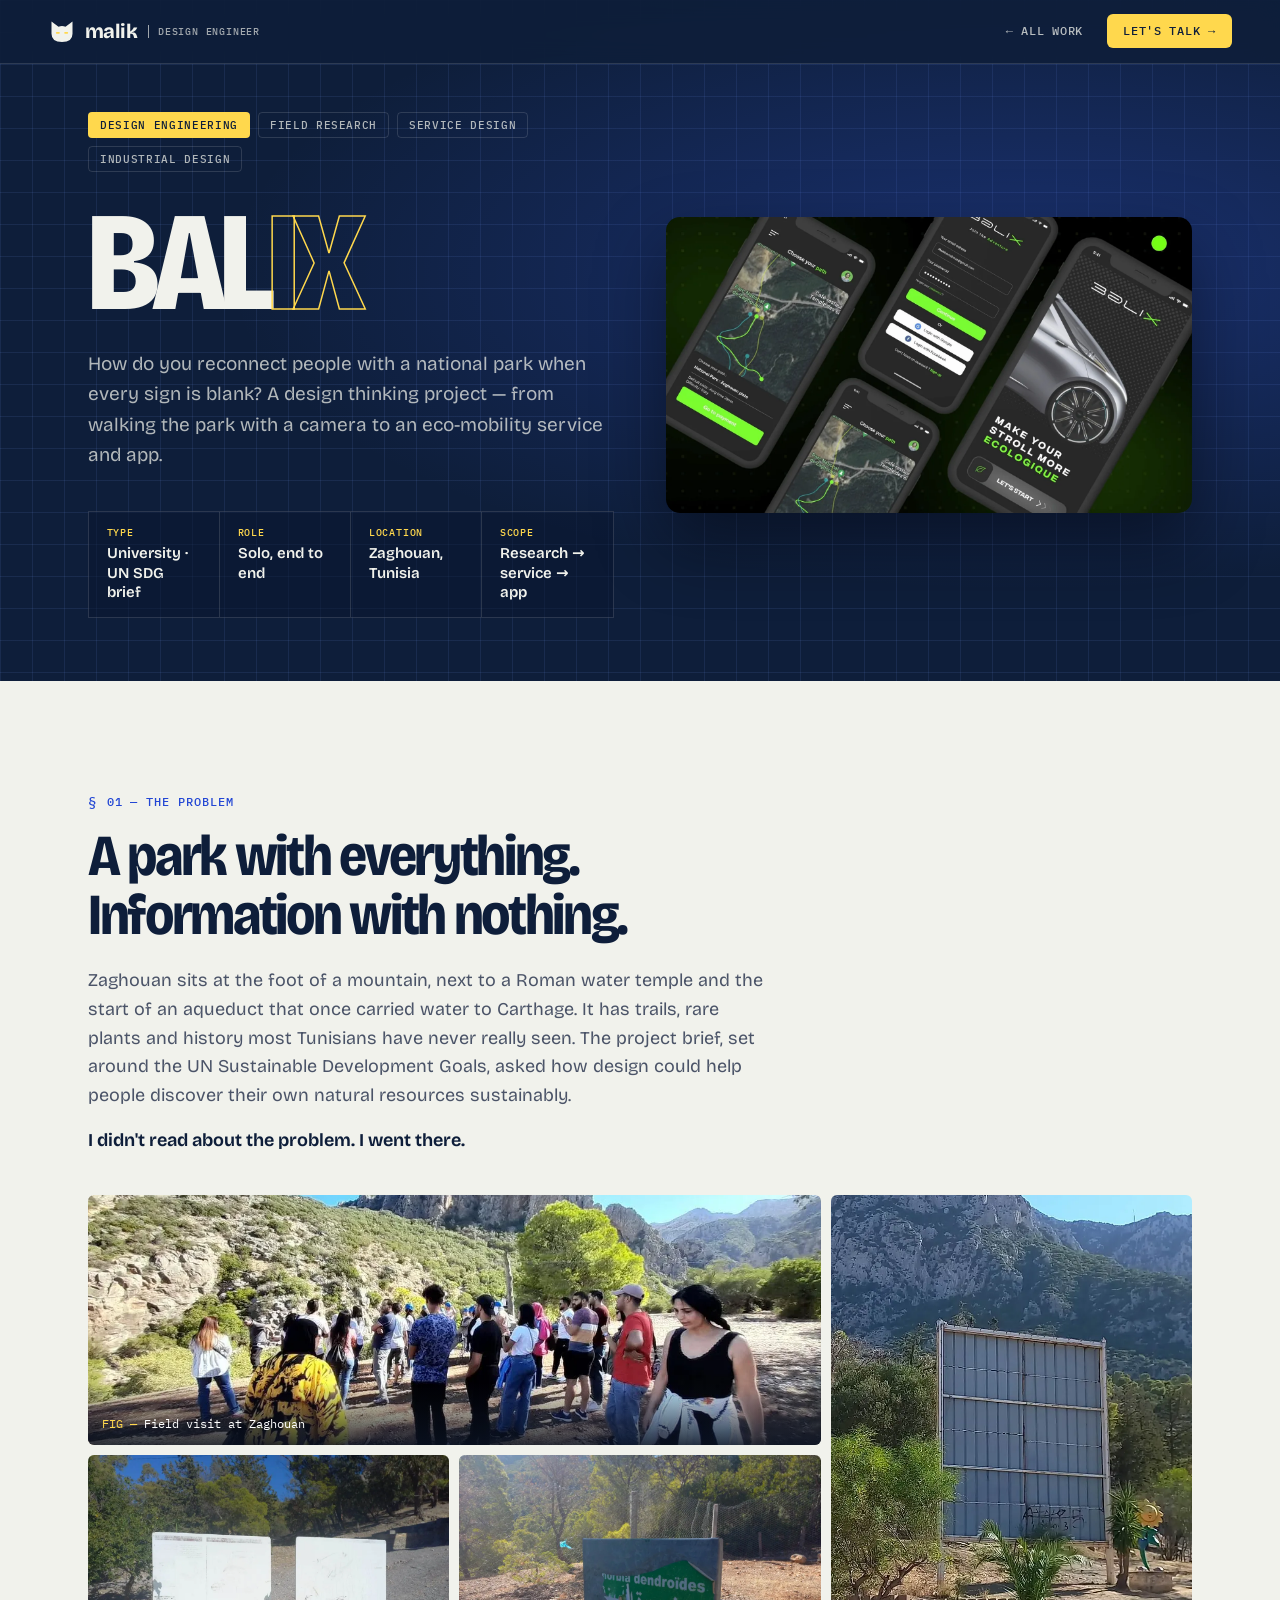
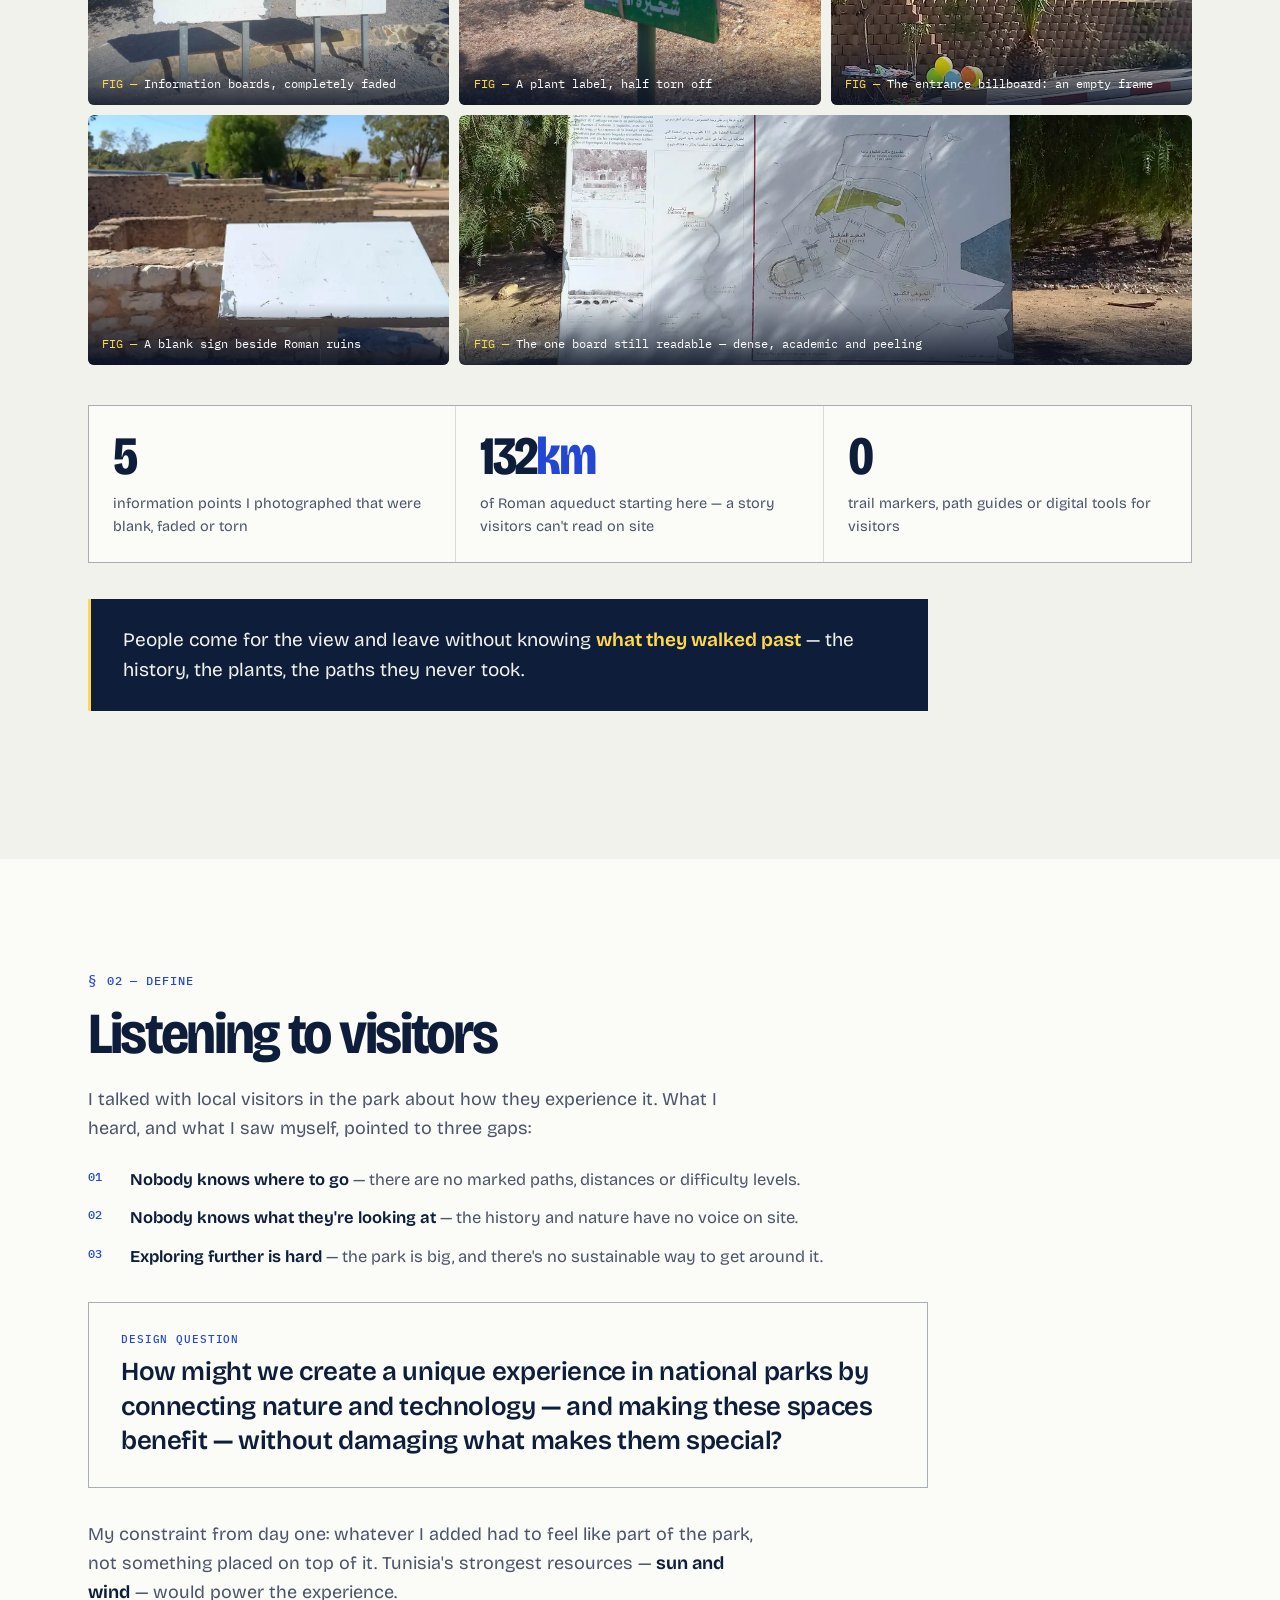
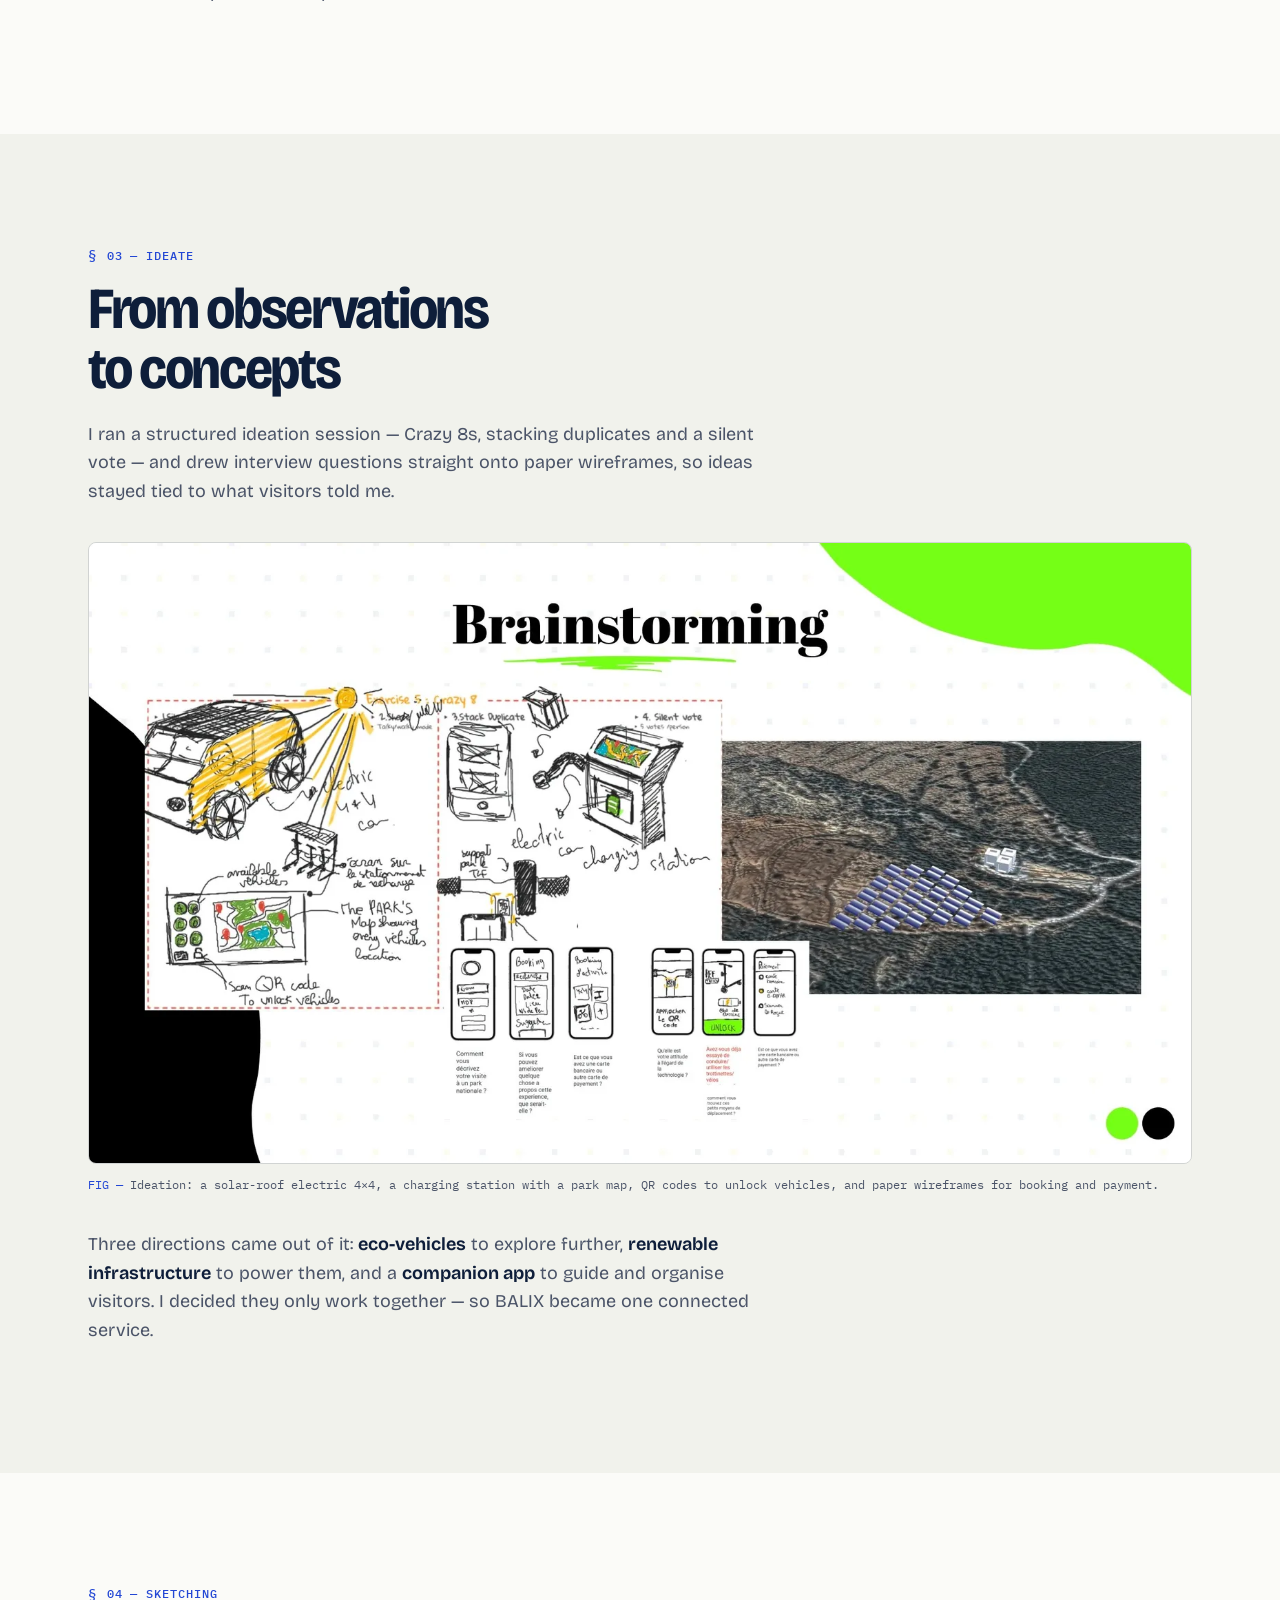
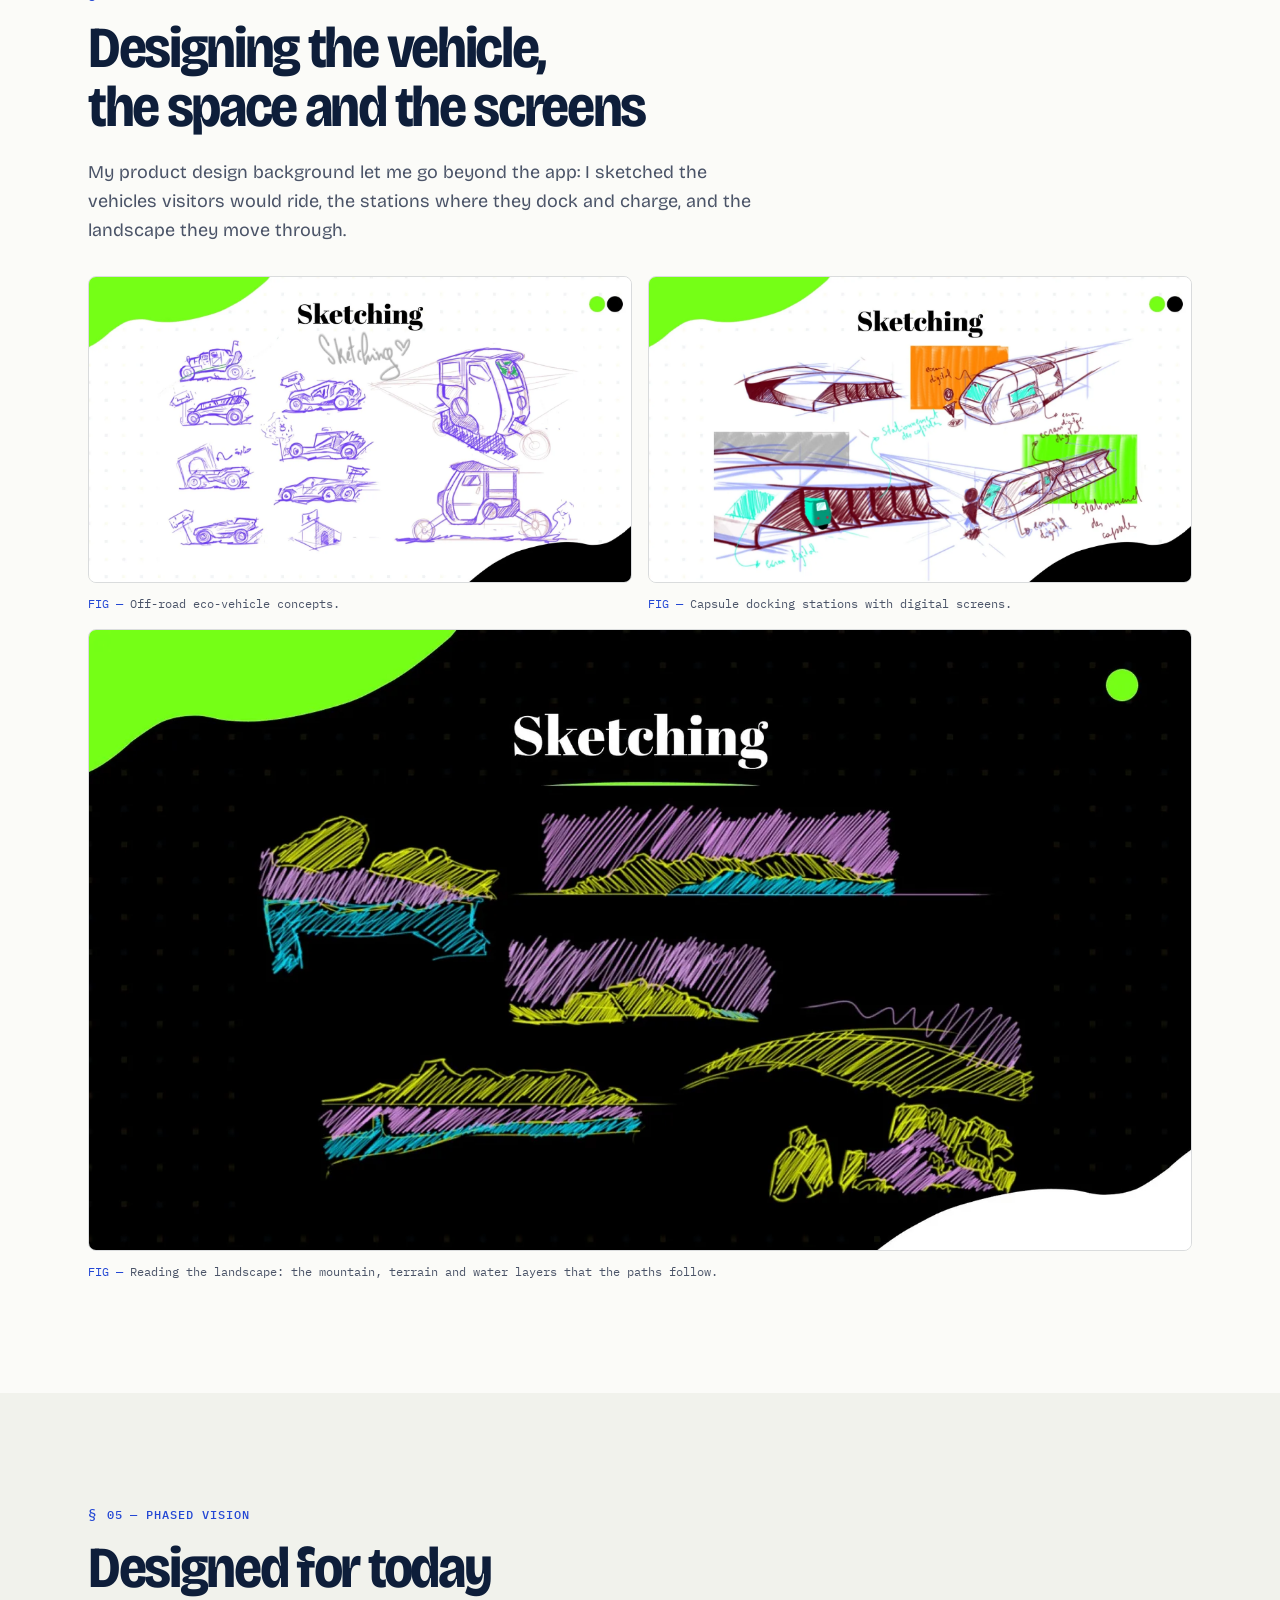
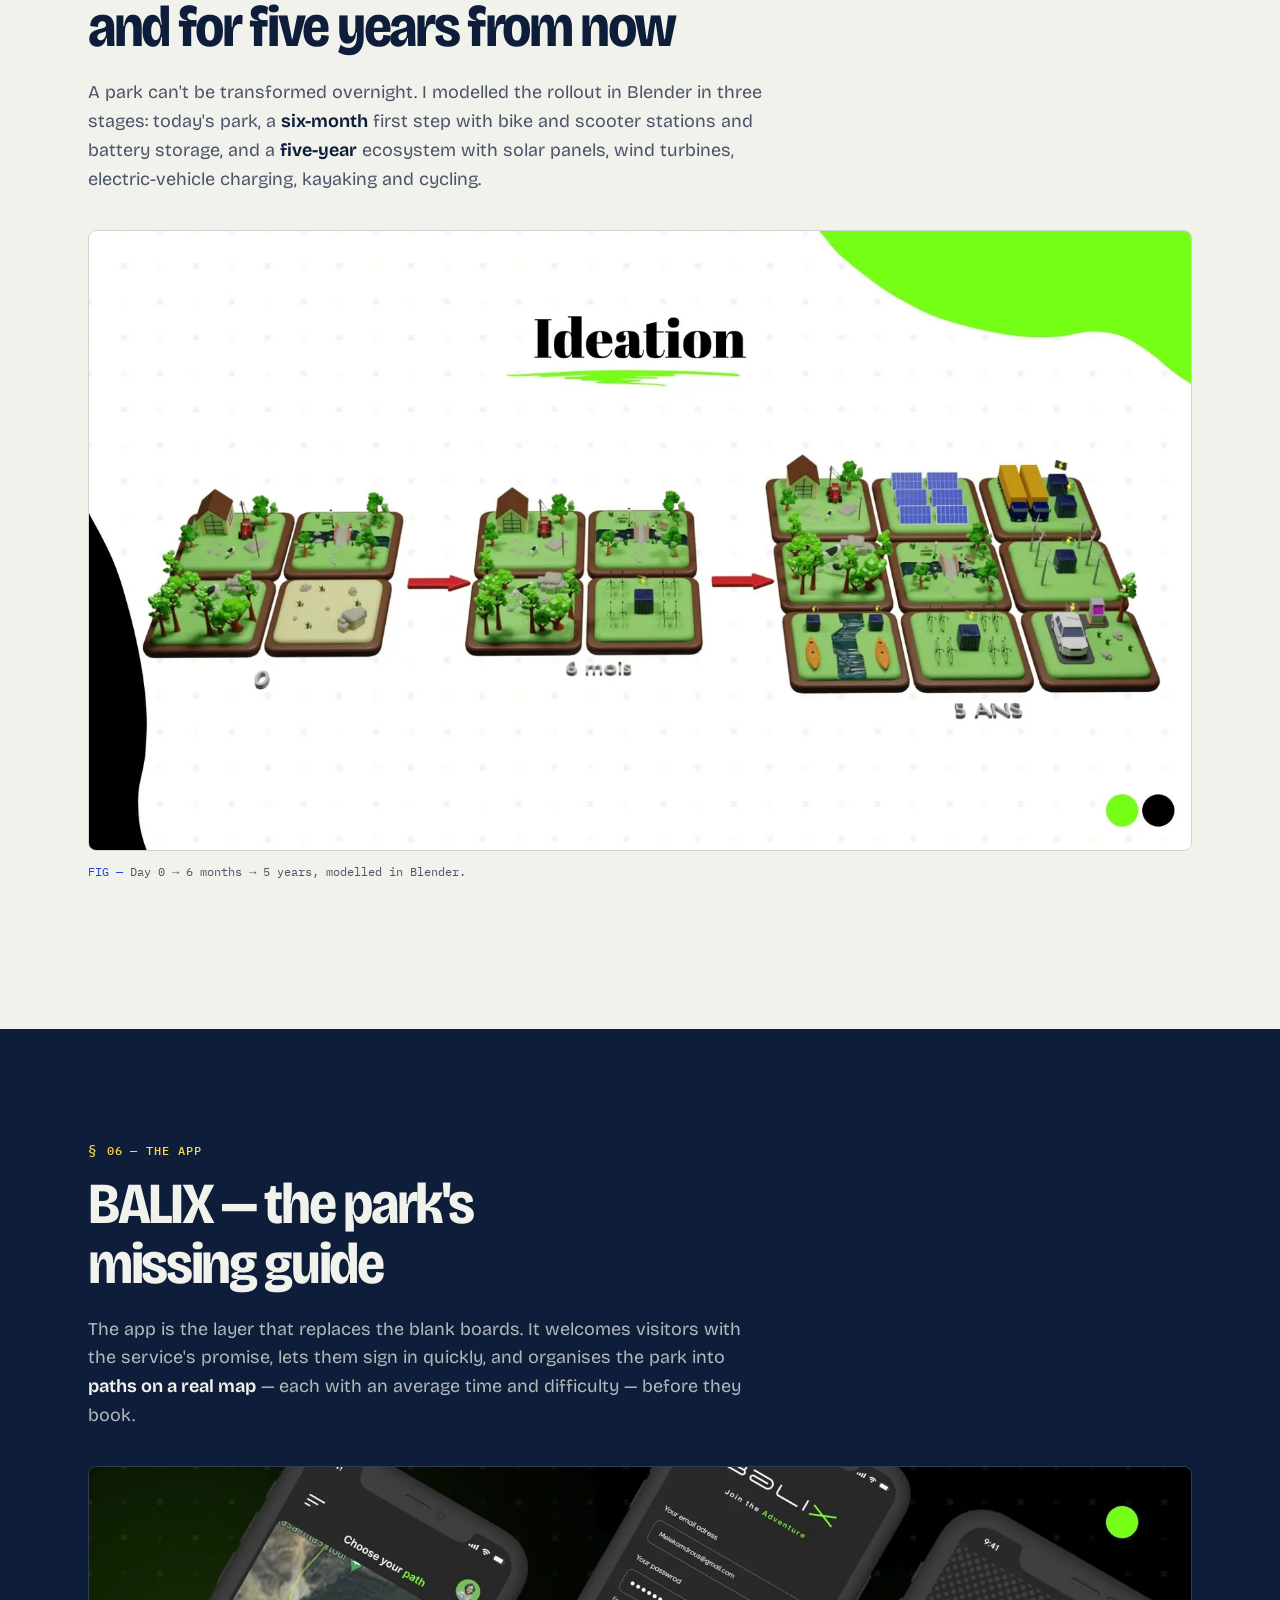
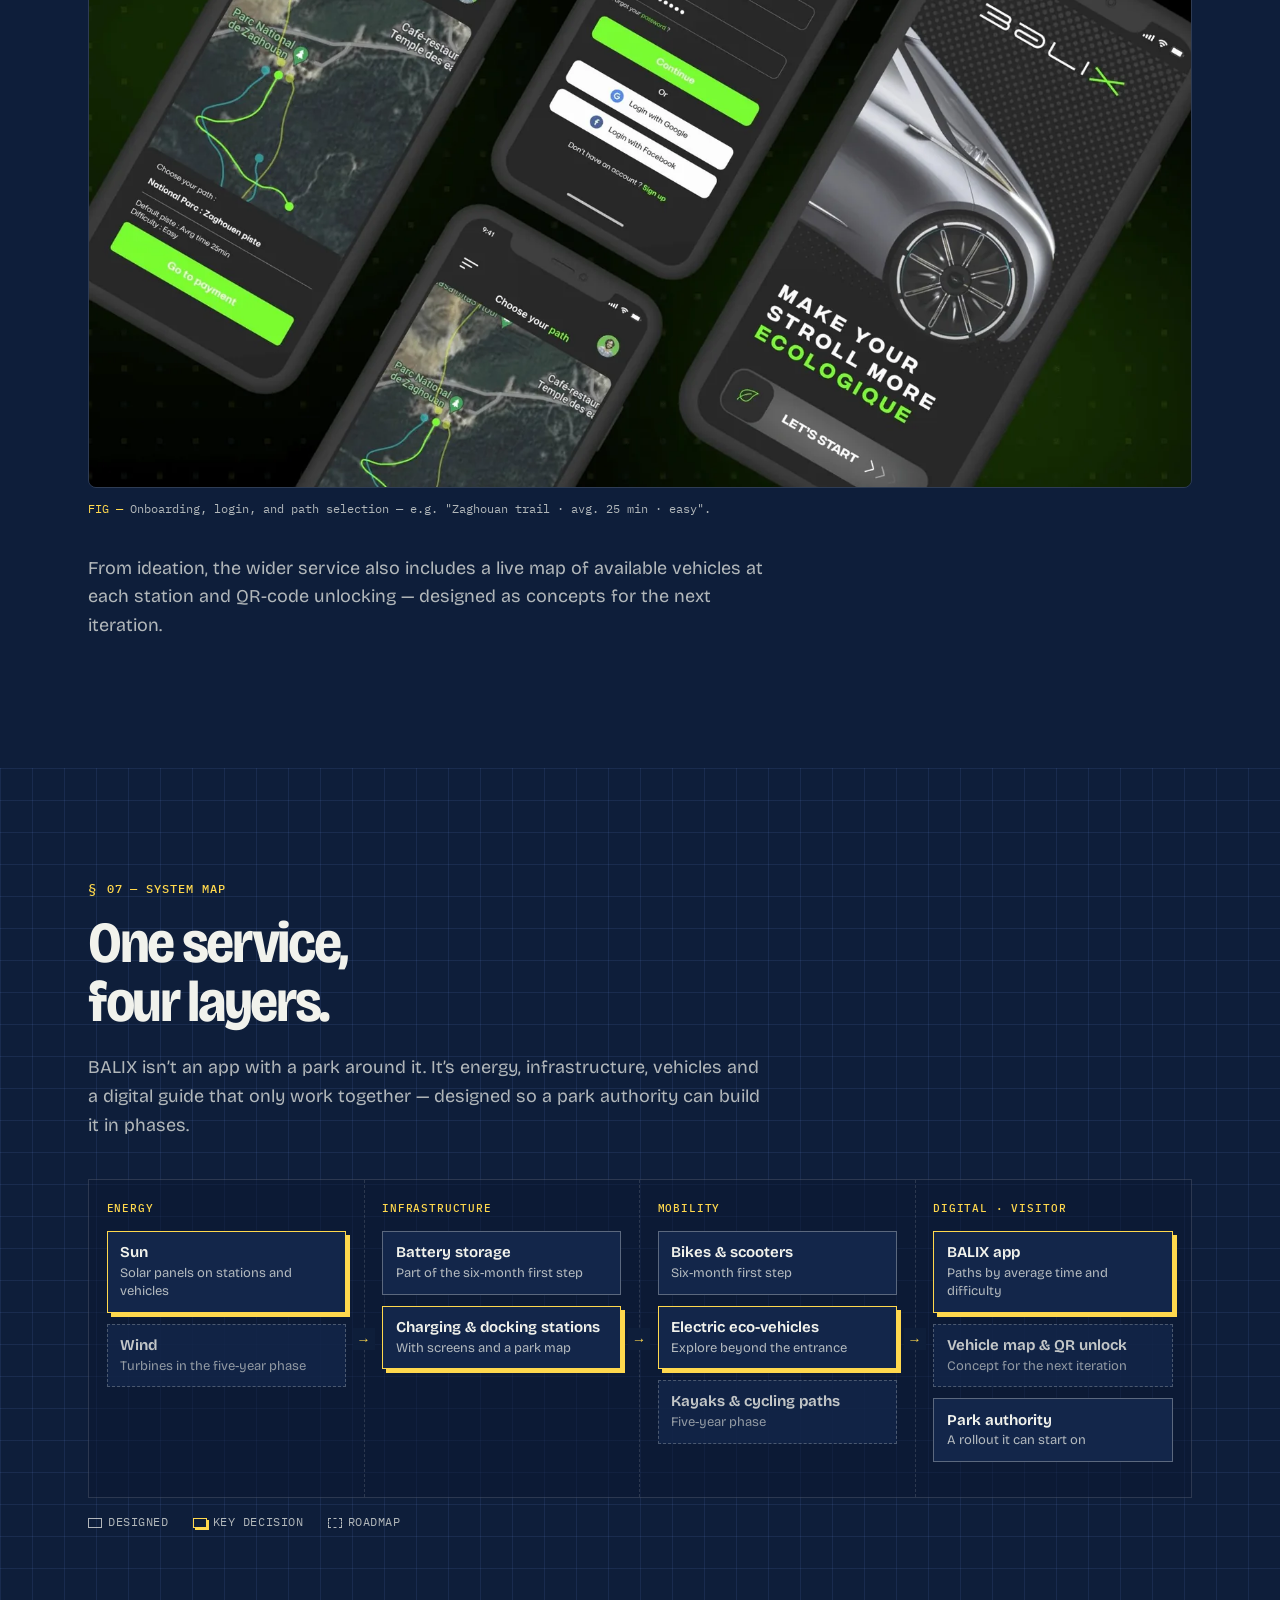
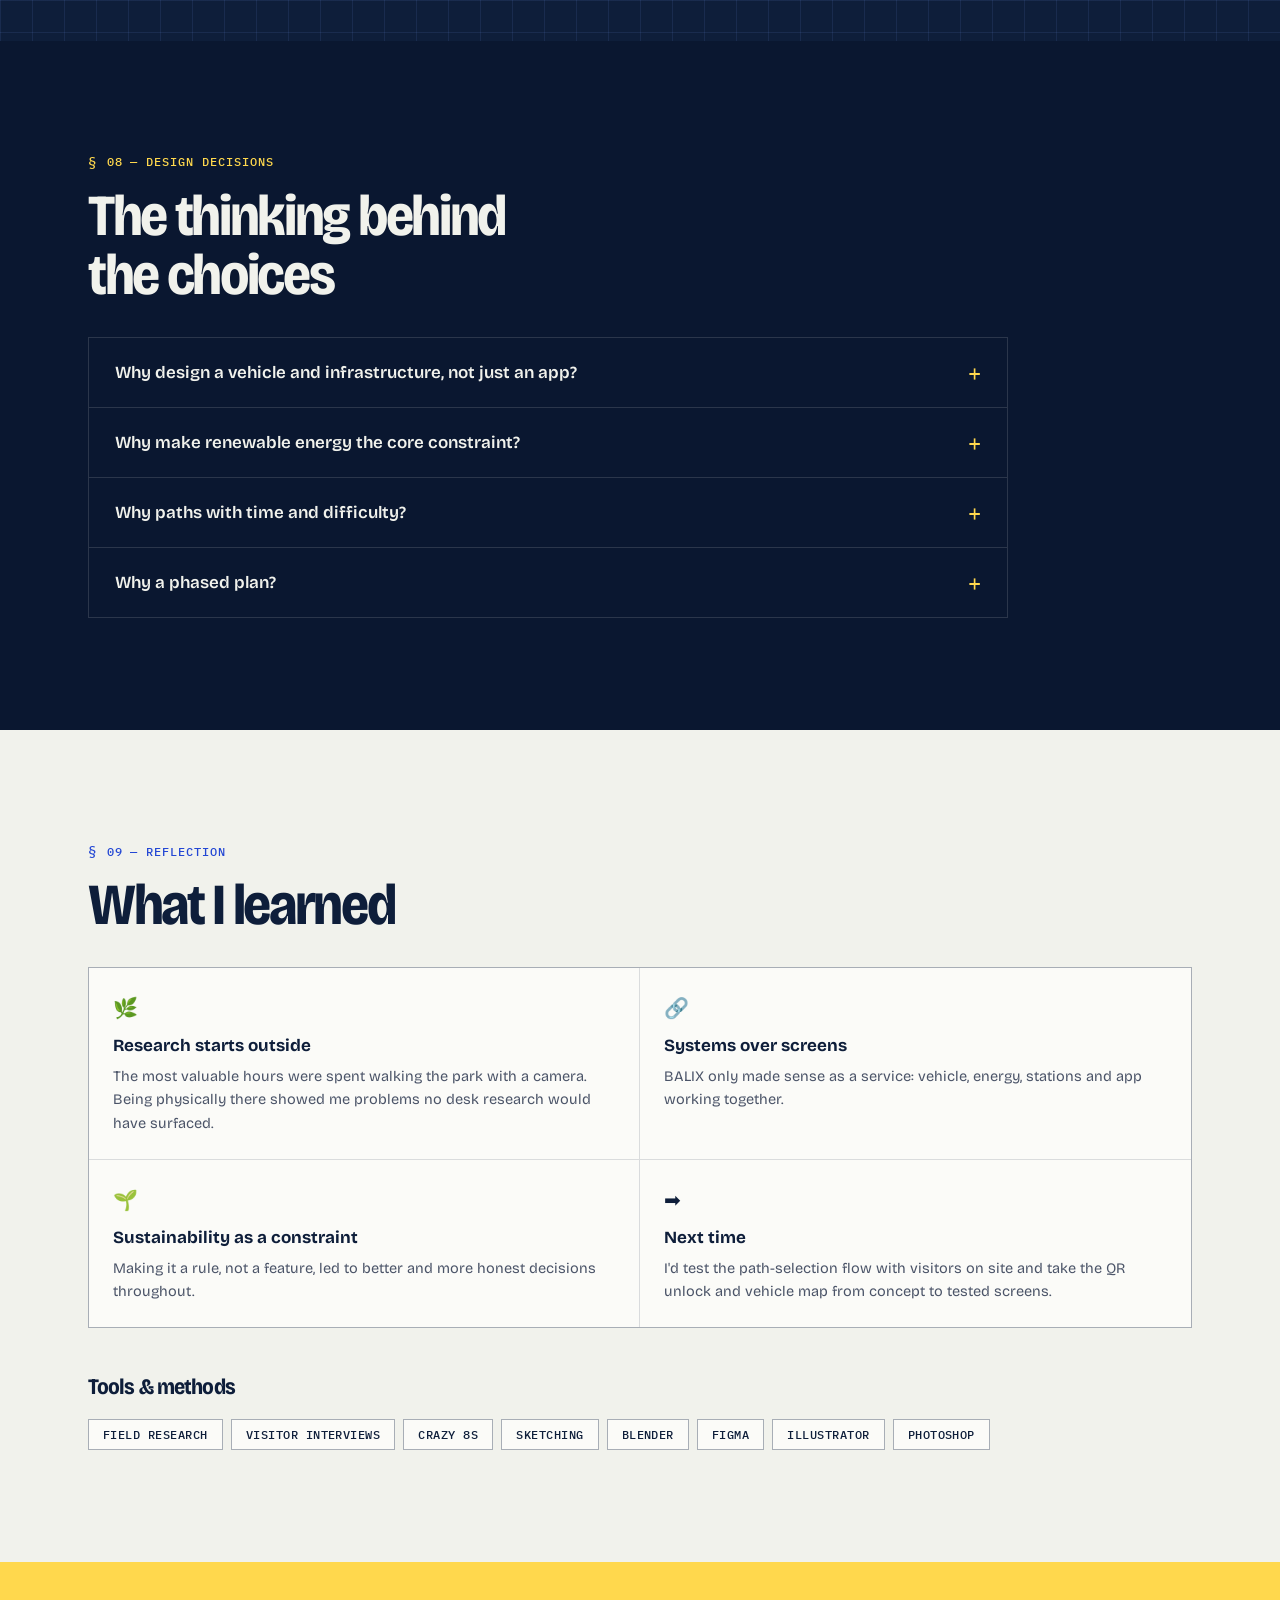
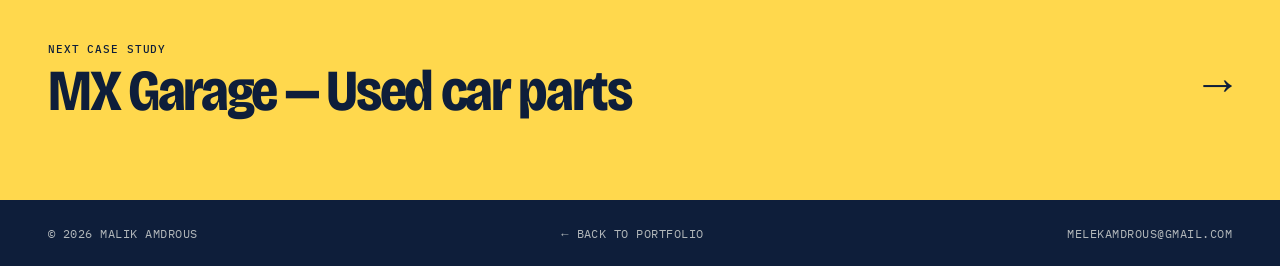
==== balix.html @ 7aa3f265 "Portfolio site: spec-sheet design, MX Garage and BALIX case studies, CV Co-Authored-By: Claude Opus " ====
<!DOCTYPE html>
<html lang="en-GB">
<head>
<meta charset="UTF-8">
<meta name="viewport" content="width=device-width, initial-scale=1.0">
<title>BALIX — Case Study · Malik Amdrous</title>
<meta name="description" content="UX case study: field research and service design for an eco-mobility experience at Zaghouan National Park, Tunisia.">
<meta property="og:image" content="images/og.jpg">
<link rel="preload" href="fonts/bricolage.woff2" as="font" type="font/woff2" crossorigin>
<link rel="icon" href="favicon.svg" type="image/svg+xml">
<link rel="stylesheet" href="styles.css">
<script>document.documentElement.classList.add('js');</script>
</head>
<body>
<a class="skip" href="#content">Skip to content</a>

<nav class="nav dark" aria-label="Main">
  <a href="index.html" class="logo"><svg viewBox="0 0 64 64" aria-hidden="true"><path class="lc-head" d="M8 10 L24 22 Q32 19.5 40 22 L56 10 L56 38 Q56 57 32 57 Q8 57 8 38 Z"/><rect class="lc-eye" x="18" y="34" width="9" height="4" rx="2"/><rect class="lc-eye" x="37" y="34" width="9" height="4" rx="2"/></svg>malik<small>Design engineer</small></a>
  <div class="nav-links">
    <a href="index.html#work">← All work</a>
    <a href="index.html#contact" class="btn-pill">Let's talk →</a>
  </div>
</nav>

<header class="cs-hero">
  <div class="glow"></div><div class="grid-bg"></div>
  <div class="wrap">
    <div class="cs-hero-grid">
      <div>
        <div class="cs-tags"><span>Design engineering</span><span>Field research</span><span>Service design</span><span>Industrial design</span></div>
        <h1>BAL<span class="outline">IX</span></h1>
        <p class="sub">How do you reconnect people with a national park when every sign is blank? A design thinking project — from walking the park with a camera to an eco-mobility service and app.</p>
        <div class="meta">
          <div><small>Type</small><b>University · UN SDG brief</b></div>
          <div><small>Role</small><b>Solo, end to end</b></div>
          <div><small>Location</small><b>Zaghouan, Tunisia</b></div>
          <div><small>Scope</small><b>Research → service → app</b></div>
        </div>
      </div>
      <img class="hero-shot" src="images/balix/app.webp" alt="BALIX app screens: onboarding, login and path selection on a park map">
    </div>
  </div>
</header>

<main id="content">

<!-- 01 Problem -->
<section>
  <div class="wrap reveal">
    <div class="eyebrow">01 — The problem</div>
    <h2 class="h2">A park with everything.<br>Information with nothing.</h2>
    <p class="lead">Zaghouan sits at the foot of a mountain, next to a Roman water temple and the start of an aqueduct that once carried water to Carthage. It has trails, rare plants and history most Tunisians have never really seen. The project brief, set around the UN Sustainable Development Goals, asked how design could help people discover their own natural resources sustainably.</p>
    <p class="lead"><strong>I didn't read about the problem. I went there.</strong></p>
  </div>
  <div class="wrap">
    <div class="field-grid reveal">
      <figure class="field wide"><img src="images/balix/field-group.webp" alt="Group of visitors at Zaghouan National Park with the mountain behind" loading="lazy"><figcaption>Field visit at Zaghouan</figcaption></figure>
      <figure class="field tall"><img src="images/balix/field-billboard.webp" alt="Empty billboard frame at the park entrance below the mountain" loading="lazy"><figcaption>The entrance billboard: an empty frame</figcaption></figure>
      <figure class="field"><img src="images/balix/field-blank-boards.webp" alt="Two information boards with their content completely faded" loading="lazy"><figcaption>Information boards, completely faded</figcaption></figure>
      <figure class="field"><img src="images/balix/field-plant-sign.webp" alt="Plant identification sign with its label half torn off" loading="lazy"><figcaption>A plant label, half torn off</figcaption></figure>
      <figure class="field"><img src="images/balix/field-ruins-sign.webp" alt="Blank sign beside Roman ruins" loading="lazy"><figcaption>A blank sign beside Roman ruins</figcaption></figure>
      <figure class="field wide"><img src="images/balix/field-map-board.webp" alt="The one remaining information board about water from Zaghouan to Carthage" loading="lazy"><figcaption>The one board still readable — dense, academic and peeling</figcaption></figure>
    </div>
  </div>
  <div class="wrap reveal">
    <div class="stats">
      <div class="stat"><b>5</b><p>information points I photographed that were blank, faded or torn</p></div>
      <div class="stat"><b>132<span>km</span></b><p>of Roman aqueduct starting here — a story visitors can't read on site</p></div>
      <div class="stat"><b>0</b><p>trail markers, path guides or digital tools for visitors</p></div>
    </div>
    <div class="quote"><p>People come for the view and leave without knowing <strong>what they walked past</strong> — the history, the plants, the paths they never took.</p></div>
  </div>
</section>

<!-- 02 Define -->
<section class="bg-white">
  <div class="wrap reveal">
    <div class="eyebrow">02 — Define</div>
    <h2 class="h2">Listening to visitors</h2>
    <p class="lead">I talked with local visitors in the park about how they experience it. What I heard, and what I saw myself, pointed to three gaps:</p>
    <ul class="check-list">
      <li><strong>Nobody knows where to go</strong> — there are no marked paths, distances or difficulty levels.</li>
      <li><strong>Nobody knows what they're looking at</strong> — the history and nature have no voice on site.</li>
      <li><strong>Exploring further is hard</strong> — the park is big, and there's no sustainable way to get around it.</li>
    </ul>
    <div class="statement">
      <small>Design question</small>
      <p>How might we create a unique experience in national parks by connecting nature and technology — and making these spaces benefit — without damaging what makes them special?</p>
    </div>
    <p class="lead">My constraint from day one: whatever I added had to feel like part of the park, not something placed on top of it. Tunisia's strongest resources — <strong>sun and wind</strong> — would power the experience.</p>
  </div>
</section>

<!-- 03 Ideate -->
<section>
  <div class="wrap reveal">
    <div class="eyebrow">03 — Ideate</div>
    <h2 class="h2">From observations<br>to concepts</h2>
    <p class="lead">I ran a structured ideation session — Crazy 8s, stacking duplicates and a silent vote — and drew interview questions straight onto paper wireframes, so ideas stayed tied to what visitors told me.</p>
    <figure>
      <img src="images/balix/brainstorm.webp" alt="Brainstorming board: solar electric 4x4, charging station with screen, park map of vehicles, QR unlock and paper wireframes" loading="lazy">
      <figcaption>Ideation: a solar-roof electric 4×4, a charging station with a park map, QR codes to unlock vehicles, and paper wireframes for booking and payment.</figcaption>
    </figure>
    <p class="lead">Three directions came out of it: <strong>eco-vehicles</strong> to explore further, <strong>renewable infrastructure</strong> to power them, and a <strong>companion app</strong> to guide and organise visitors. I decided they only work together — so BALIX became one connected service.</p>
  </div>
</section>

<!-- 04 Sketching -->
<section class="bg-white">
  <div class="wrap reveal">
    <div class="eyebrow">04 — Sketching</div>
    <h2 class="h2">Designing the vehicle,<br>the space and the screens</h2>
    <p class="lead">My product design background let me go beyond the app: I sketched the vehicles visitors would ride, the stations where they dock and charge, and the landscape they move through.</p>
    <div class="sketch-grid">
      <figure><img src="images/balix/sketch-vehicles.webp" alt="Sketches of off-road eco-vehicles and small pods" loading="lazy"><figcaption>Off-road eco-vehicle concepts.</figcaption></figure>
      <figure><img src="images/balix/sketch-capsules.webp" alt="Sketches of capsule vehicles with digital screens and docking stations" loading="lazy"><figcaption>Capsule docking stations with digital screens.</figcaption></figure>
      <figure class="full"><img src="images/balix/sketch-landscape.webp" alt="Coloured sketches of the park's mountain and terrain layers" loading="lazy"><figcaption>Reading the landscape: the mountain, terrain and water layers that the paths follow.</figcaption></figure>
    </div>
  </div>
</section>

<!-- 05 Vision -->
<section>
  <div class="wrap reveal">
    <div class="eyebrow">05 — Phased vision</div>
    <h2 class="h2">Designed for today<br>and for five years from now</h2>
    <p class="lead">A park can't be transformed overnight. I modelled the rollout in Blender in three stages: today's park, a <strong>six-month</strong> first step with bike and scooter stations and battery storage, and a <strong>five-year</strong> ecosystem with solar panels, wind turbines, electric-vehicle charging, kayaking and cycling.</p>
    <figure>
      <img src="images/balix/ideation.webp" alt="Three-stage 3D model of the park: today, six months and five years with solar, wind, bikes, kayaks and EV charging" loading="lazy">
      <figcaption>Day 0 → 6 months → 5 years, modelled in Blender.</figcaption>
    </figure>
  </div>
</section>

<!-- 06 App -->
<section class="bg-black on-dark">
  <div class="wrap reveal">
    <div class="eyebrow">06 — The app</div>
    <h2 class="h2">BALIX — the park's<br>missing guide</h2>
    <p class="lead">The app is the layer that replaces the blank boards. It welcomes visitors with the service's promise, lets them sign in quickly, and organises the park into <strong>paths on a real map</strong> — each with an average time and difficulty — before they book.</p>
    <figure>
      <img src="images/balix/app.webp" alt="BALIX app: onboarding 'Make your stroll more ecological', login, and choose-your-path map of Zaghouan with difficulty and average time" loading="lazy">
      <figcaption>Onboarding, login, and path selection — e.g. "Zaghouan trail · avg. 25 min · easy".</figcaption>
    </figure>
    <p class="lead">From ideation, the wider service also includes a live map of available vehicles at each station and QR-code unlocking — designed as concepts for the next iteration.</p>
  </div>
</section>

<!-- System map -->
<section class="blueprint on-dark">
  <div class="wrap reveal">
    <div class="eyebrow">07 — System map</div>
    <h2 class="h2">One service,<br>four layers.</h2>
    <p class="lead">BALIX isn’t an app with a park around it. It’s energy, infrastructure, vehicles and a digital guide that only work together — designed so a park authority can build it in phases.</p>
    <div class="sysmap" style="--sm-cols:4">
      <div class="sm-col"><small>Energy</small><div class="sm-node key"><b>Sun</b><span>Solar panels on stations and vehicles</span></div><div class="sm-node future"><b>Wind</b><span>Turbines in the five-year phase</span></div></div>
      <div class="sm-col"><small>Infrastructure</small><div class="sm-node"><b>Battery storage</b><span>Part of the six-month first step</span></div><div class="sm-node key"><b>Charging &amp; docking stations</b><span>With screens and a park map</span></div></div>
      <div class="sm-col"><small>Mobility</small><div class="sm-node"><b>Bikes &amp; scooters</b><span>Six-month first step</span></div><div class="sm-node key"><b>Electric eco-vehicles</b><span>Explore beyond the entrance</span></div><div class="sm-node future"><b>Kayaks &amp; cycling paths</b><span>Five-year phase</span></div></div>
      <div class="sm-col"><small>Digital · Visitor</small><div class="sm-node key"><b>BALIX app</b><span>Paths by average time and difficulty</span></div><div class="sm-node future"><b>Vehicle map &amp; QR unlock</b><span>Concept for the next iteration</span></div><div class="sm-node"><b>Park authority</b><span>A rollout it can start on</span></div></div>
    </div>
    <div class="sm-legend"><span><i></i>Designed</span><span><i class="k"></i>Key decision</span><span><i class="f"></i>Roadmap</span></div>
  </div>
</section>

<!-- 07 Decisions -->
<section class="bg-deep on-dark">
  <div class="wrap reveal">
    <div class="eyebrow">08 — Design decisions</div>
    <h2 class="h2">The thinking behind<br>the choices</h2>
    <div class="acc">
      <details>
        <summary>Why design a vehicle and infrastructure, not just an app?</summary>
        <div class="ans">An app can tell you where to go, but it can't get you there. The park is large and there was no sustainable way to explore beyond the entrance. The vehicles create the ability to explore; the app gives that exploration meaning and organises it. Each half is incomplete alone.</div>
      </details>
      <details>
        <summary>Why make renewable energy the core constraint?</summary>
        <div class="ans">The park's value is its nature, so any solution that harms it defeats the purpose. Tunisia has strong sun and wind, so the park can power its own experience. Treating that as a constraint rather than a feature shaped everything — from the charging stations to the phased rollout.</div>
      </details>
      <details>
        <summary>Why paths with time and difficulty?</summary>
        <div class="ans">The top frustration on site was not knowing where to go or what to expect. Showing each path on the real map with its average duration and difficulty answers both before people set off — the job the faded boards were supposed to do.</div>
      </details>
      <details>
        <summary>Why a phased plan?</summary>
        <div class="ans">A full transformation isn't realistic in one step, financially or ecologically. Showing what can happen in six months — and where it leads in five years — makes the proposal something a park authority could actually start on.</div>
      </details>
    </div>
  </div>
</section>

<!-- 08 Reflection -->
<section>
  <div class="wrap reveal">
    <div class="eyebrow">09 — Reflection</div>
    <h2 class="h2">What I learned</h2>
    <div class="learn-grid">
      <div class="learn"><div class="ic">🌿</div><h4>Research starts outside</h4><p>The most valuable hours were spent walking the park with a camera. Being physically there showed me problems no desk research would have surfaced.</p></div>
      <div class="learn"><div class="ic">🔗</div><h4>Systems over screens</h4><p>BALIX only made sense as a service: vehicle, energy, stations and app working together.</p></div>
      <div class="learn"><div class="ic">🌱</div><h4>Sustainability as a constraint</h4><p>Making it a rule, not a feature, led to better and more honest decisions throughout.</p></div>
      <div class="learn"><div class="ic">➡️</div><h4>Next time</h4><p>I'd test the path-selection flow with visitors on site and take the QR unlock and vehicle map from concept to tested screens.</p></div>
    </div>
    <h3 class="h2" style="font-size:22px;margin-top:3rem">Tools &amp; methods</h3>
    <div class="tools"><span>Field research</span><span>Visitor interviews</span><span>Crazy 8s</span><span>Sketching</span><span>Blender</span><span>Figma</span><span>Illustrator</span><span>Photoshop</span></div>
  </div>
</section>

</main>

<a href="mx-garage.html" class="next">
  <div><small>Next case study</small><strong>MX Garage — Used car parts</strong></div>
  <span class="arr" aria-hidden="true">→</span>
</a>

<footer>
  <p>© 2026 Malik Amdrous</p>
  <a href="index.html">← Back to portfolio</a>
  <a href="mailto:melekamdrous@gmail.com">melekamdrous@gmail.com</a>
</footer>
<script src="main.js" defer></script>
</body>
</html>
---- styles.css ----
/* =====================================================
   Malik Amdrous — "Spec sheet" design system
   ===================================================== */
@font-face { font-family: 'Bricolage'; src: url('fonts/bricolage.woff2') format('woff2'); font-weight: 200 800; font-stretch: 75% 100%; font-display: swap; }
@font-face { font-family: 'Plex Mono'; src: url('fonts/plex-mono-400.woff2') format('woff2'); font-weight: 400; font-display: swap; }
@font-face { font-family: 'Plex Mono'; src: url('fonts/plex-mono-500.woff2') format('woff2'); font-weight: 500 700; font-display: swap; }

*, *::before, *::after { box-sizing: border-box; margin: 0; padding: 0; }

:root {
  /* palette */
  --paper: #F1F2EC;
  --paper-2: #E6E8E0;
  --white: #FBFBF8;
  --navy: #0E1E3A;
  --navy-2: #13264A;
  --navy-3: #1B3260;
  --cobalt: #3A63FF;           /* fills, on navy */
  --cobalt-text: #2347D4;      /* text on paper (6:1) */
  --butter: #FFD84D;
  --ink: #0E1E3A;
  --muted: #4B5468;            /* 7:1 on paper */
  --paper-dim: rgba(241,242,236,.72);
  --line: rgba(14,30,58,.14);
  --line-strong: rgba(14,30,58,.35);
  --line-light: rgba(241,242,236,.14);
  --grid: rgba(120,160,255,.10);

  /* roles (case studies may override) */
  --accent: var(--cobalt-text);
  --accent-on-dark: var(--butter);
  --accent-soft: rgba(58,99,255,.10);

  --font-display: 'Bricolage', 'Arial Narrow', system-ui, sans-serif;
  --font-body: 'Bricolage', system-ui, sans-serif;
  --font-mono: 'Plex Mono', ui-monospace, 'SFMono-Regular', Menlo, monospace;
  --gutter: clamp(1rem, 4.5vw, 3rem);
  --max: 1200px;
  --ease: cubic-bezier(.22,1,.36,1);
}

html { scroll-behavior: smooth; }
body {
  background: var(--paper); color: var(--ink);
  font-family: var(--font-body); font-size: 16.5px; line-height: 1.6;
  font-variation-settings: 'wdth' 100;
  overflow-x: hidden; -webkit-font-smoothing: antialiased;
}
img { max-width: 100%; display: block; }
a { color: inherit; }
::selection { background: var(--butter); color: var(--navy); }
:focus-visible { outline: 2px solid var(--cobalt); outline-offset: 3px; border-radius: 3px; }
.on-dark :focus-visible, .nav.dark :focus-visible { outline-color: var(--butter); }

.wrap { max-width: var(--max); margin: 0 auto; padding: 0 var(--gutter); }
.skip { position: absolute; left: -999px; top: 0; background: var(--navy); color: var(--paper); padding: 8px 14px; z-index: 300; }
.skip:focus { left: 8px; top: 8px; }
.mono { font-family: var(--font-mono); font-size: 12px; letter-spacing: .04em; text-transform: uppercase; }

/* ---------- logo ---------- */
.logo { display: inline-flex; align-items: center; gap: 9px; text-decoration: none; color: inherit; font-family: var(--font-display); font-weight: 750; font-size: 20px; letter-spacing: -0.03em; }
.logo svg { width: 28px; height: 28px; flex: none; }
.logo .lc-head { fill: currentColor; }
.logo .lc-eye { fill: var(--cobalt); }
.logo small { font: 500 10px var(--font-mono); letter-spacing: .08em; text-transform: uppercase; opacity: .65; padding-left: 9px; border-left: 1px solid currentColor; margin-left: 2px; }

/* ---------- nav (case pages) ---------- */
.nav {
  position: fixed; inset: 0 0 auto 0; z-index: 100;
  display: flex; justify-content: space-between; align-items: center;
  padding: .9rem var(--gutter);
  background: rgba(241,242,236,.9); backdrop-filter: blur(12px);
  border-bottom: 1px solid var(--line);
}
.nav.dark { background: rgba(14,30,58,.88); border-bottom-color: var(--line-light); color: var(--paper); }
.nav.dark .logo .lc-eye { fill: var(--butter); }
.nav-links { display: flex; gap: 1.5rem; align-items: center; }
.nav-links a { font: 500 12px var(--font-mono); letter-spacing: .06em; text-transform: uppercase; text-decoration: none; opacity: .75; }
.nav-links a:hover { opacity: 1; }
.btn-pill { background: var(--navy); color: var(--paper) !important; padding: 9px 16px; border-radius: 6px; opacity: 1 !important; }
.nav.dark .btn-pill { background: var(--butter); color: var(--navy) !important; }

/* ---------- shared type ---------- */
section { padding: clamp(4rem, 9vw, 7rem) 0; }
.eyebrow { font: 500 12px var(--font-mono); letter-spacing: .08em; text-transform: uppercase; color: var(--accent); margin-bottom: 1rem; display: flex; align-items: center; gap: .6rem; }
.eyebrow::before { content: '§'; font-size: 14px; }
.h2 { font-family: var(--font-display); font-size: clamp(32px, 4.6vw, 58px); font-weight: 720; letter-spacing: -0.04em; line-height: 1.02; color: var(--ink); margin-bottom: 1.3rem; font-variation-settings: 'wdth' 88; }
.lead { font-size: 18px; color: var(--muted); max-width: 680px; margin-bottom: 1rem; }
.lead strong { color: var(--ink); font-weight: 650; }
.on-dark { color: var(--paper); }
.on-dark .h2 { color: var(--paper); }
.on-dark .lead { color: var(--paper-dim); }
.on-dark .lead strong { color: var(--paper); }
.on-dark .eyebrow { color: var(--accent-on-dark); }
.bg-white { background: var(--white); }
.bg-black, .bg-navy { background: var(--navy); }
.bg-deep { background: var(--deep, #0A1730); }
.blueprint { background-color: var(--navy); background-image: linear-gradient(var(--grid) 1px, transparent 1px), linear-gradient(90deg, var(--grid) 1px, transparent 1px); background-size: 32px 32px; }

/* drawing-frame corner marks */
.frame-marks { position: relative; }
.frame-marks::before, .frame-marks::after { content: ''; position: absolute; width: 14px; height: 14px; border: 1.5px solid currentColor; opacity: .5; pointer-events: none; }
.frame-marks::before { top: -6px; left: -6px; border-right: 0; border-bottom: 0; }
.frame-marks::after { bottom: -6px; right: -6px; border-left: 0; border-top: 0; }

/* ===================== CASE STUDY ===================== */
.cs-hero { min-height: auto; display: flex; flex-direction: column; justify-content: center; padding: clamp(7rem, 12vh, 9rem) 0 clamp(3.5rem, 7vh, 5rem); position: relative; overflow: hidden; color: var(--paper);
  background-color: var(--navy); background-image: linear-gradient(var(--grid) 1px, transparent 1px), linear-gradient(90deg, var(--grid) 1px, transparent 1px); background-size: 32px 32px; }
.cs-hero .glow { position: absolute; inset: 0; background: radial-gradient(ellipse at 80% 40%, rgba(58,99,255,.28), transparent 55%); }
.cs-hero .grid-bg { display: none; }
.cs-hero .wrap { position: relative; width: 100%; }
.cs-hero-grid { display: grid; grid-template-columns: 1fr 1fr; gap: clamp(2rem, 4vw, 4rem); align-items: center; }
.cs-tags { display: flex; gap: 8px; flex-wrap: wrap; margin-bottom: 1.75rem; }
.cs-tags span { font: 500 11px var(--font-mono); letter-spacing: .06em; text-transform: uppercase; padding: 5px 11px; border-radius: 4px; border: 1px solid var(--line-light); color: var(--paper-dim); }
.cs-tags span:first-child { background: var(--butter); color: var(--navy); border-color: transparent; }
.cs-hero h1 { font-family: var(--font-display); font-size: clamp(64px, 11vw, 150px); font-weight: 780; letter-spacing: -0.045em; line-height: .9; color: var(--paper); margin-bottom: 1.4rem; font-variation-settings: 'wdth' 86; }
.cs-hero h1 .outline { color: transparent; -webkit-text-stroke: 1.5px var(--butter); }
.cs-hero .sub { font-size: 19px; color: var(--paper-dim); max-width: 560px; margin-bottom: 2.5rem; }
.meta { display: grid; grid-template-columns: repeat(4, 1fr); border: 1px solid var(--line-light); max-width: 720px; background: rgba(10,23,48,.55); }
.meta div { padding: .9rem 1.1rem; border-right: 1px solid var(--line-light); }
.meta div:last-child { border-right: 0; }
.meta small { display: block; font: 500 10px var(--font-mono); letter-spacing: .08em; text-transform: uppercase; color: var(--butter); margin-bottom: 5px; }
.meta b { font-size: 15px; font-weight: 600; color: var(--paper); line-height: 1.3; display: block; }
.hero-phones { display: flex; gap: 14px; align-items: center; justify-content: center; width: 100%; max-width: 560px; justify-self: end; }
.hero-phones img { width: 31%; border-radius: 22px; border: 5px solid #0A1222; box-shadow: 0 30px 70px rgba(0,0,0,.5); }
.hero-phones img:nth-child(2) { transform: translateY(-28px) scale(1.06); }
.hero-shot { border-radius: 14px; box-shadow: 0 30px 70px rgba(0,0,0,.45); }

.quote { background: var(--navy); border-left: 3px solid var(--butter); padding: 1.6rem 2rem; margin: 2.25rem 0; max-width: 840px; }
.quote p { font-size: 19px; line-height: 1.6; color: var(--paper); }
.quote strong { color: var(--butter); font-weight: 650; }

.statement { border: 1px solid var(--line-strong); background: var(--white); padding: 1.8rem 2rem; margin: 2rem 0; max-width: 840px; position: relative; }
.statement small { font: 500 11px var(--font-mono); letter-spacing: .08em; text-transform: uppercase; color: var(--accent); display: block; margin-bottom: .6rem; }
.statement p { font-family: var(--font-display); font-size: clamp(20px, 2.3vw, 26px); line-height: 1.32; color: var(--ink); font-weight: 600; letter-spacing: -0.015em; }

.stats { display: grid; grid-template-columns: repeat(3, 1fr); border: 1px solid var(--line-strong); margin: 2.25rem 0; background: var(--white); }
.stat { padding: 1.5rem; border-right: 1px solid var(--line); }
.stat:last-child { border-right: 0; }
.stat b { font-family: var(--font-display); font-size: 54px; font-weight: 750; letter-spacing: -0.05em; color: var(--ink); line-height: 1; display: block; font-variation-settings: 'wdth' 80; }
.stat b span { color: var(--accent); }
.stat p { font-size: 14.5px; color: var(--muted); margin-top: .5rem; }
.source { font: 400 12px var(--font-mono); color: var(--muted); }

figure { margin: 2.25rem 0; }
figure img { border-radius: 8px; border: 1px solid var(--line); width: 100%; }
figcaption { font: 400 12px var(--font-mono); color: var(--muted); margin-top: .75rem; line-height: 1.5; }
figcaption::before { content: 'FIG — '; color: var(--accent); }
.on-dark figcaption { color: var(--paper-dim); }
.on-dark figcaption::before { color: var(--butter); }
.on-dark figure img { border-color: var(--line-light); }
.fig-narrow { max-width: 720px; }
.split { display: grid; grid-template-columns: 1fr 1fr; gap: clamp(1.5rem, 4vw, 3.5rem); align-items: center; }
.split figure { margin: 0; }

.check-list { list-style: none; display: grid; gap: .75rem; margin: 1.5rem 0; max-width: 740px; counter-reset: c; }
.check-list li { padding-left: 2.6rem; position: relative; font-size: 16.5px; color: var(--muted); counter-increment: c; }
.check-list li::before { content: counter(c, decimal-leading-zero); position: absolute; left: 0; top: 2px; font: 500 12px var(--font-mono); color: var(--accent); }
.check-list li strong { color: var(--ink); font-weight: 650; }

.persona-grid { display: grid; grid-template-columns: repeat(2, 1fr); gap: 0; margin-top: 2rem; border: 1px solid var(--line-strong); background: var(--white); }
.persona { padding: 1.5rem; border-bottom: 1px solid var(--line); }
.persona:nth-child(odd) { border-right: 1px solid var(--line); }
.persona:nth-last-child(-n+2) { border-bottom: 0; }
.persona-head { display: flex; gap: 12px; align-items: center; margin-bottom: .8rem; }
.avatar { width: 42px; height: 42px; border-radius: 8px; display: grid; place-items: center; font-size: 19px; flex-shrink: 0; background: var(--paper) !important; border: 1px solid var(--line); }
.persona h4 { font-size: 16px; font-weight: 700; letter-spacing: -0.01em; }
.persona .role { font: 400 11px var(--font-mono); text-transform: uppercase; letter-spacing: .05em; color: var(--muted); }
.persona p { font-size: 14.5px; color: var(--muted); }
.persona .need { margin-top: .8rem; padding-top: .8rem; border-top: 1px dashed var(--line-strong); font-size: 14px; color: var(--ink); }
.persona .need b { font: 500 11px var(--font-mono); text-transform: uppercase; color: var(--accent); }

.bench { display: grid; grid-template-columns: repeat(3, 1fr); margin-top: 2rem; border: 1px solid var(--line-strong); }
.bench-card { padding: 1.5rem; background: var(--white); border-right: 1px solid var(--line); }
.bench-card:last-child { border-right: 0; }
.bench-card.gap { background: var(--navy); }
.bench-card h4 { font-size: 19px; font-weight: 700; margin-bottom: .2rem; }
.bench-card .k { font: 400 11px var(--font-mono); text-transform: uppercase; color: var(--muted); margin-bottom: .9rem; }
.bench-card ul { list-style: none; display: grid; gap: .45rem; }
.bench-card li { font-size: 14.5px; color: var(--muted); padding-left: 1.1rem; position: relative; }
.bench-card li::before { content: '+'; position: absolute; left: 0; color: var(--accent); font-family: var(--font-mono); }
.bench-card.gap h4 { color: var(--paper); }
.bench-card.gap .k, .bench-card.gap li { color: var(--paper-dim); }
.bench-card.gap li::before { color: var(--butter); }

.phones { display: grid; grid-template-columns: repeat(var(--cols, 4), 1fr); gap: clamp(.75rem, 2vw, 1.5rem); margin: 2.5rem 0 1rem; align-items: start; }
.phone { margin: 0; }
.phone .frame { aspect-ratio: 780 / 1688; overflow-y: auto; border-radius: 24px; border: 6px solid #0A1222; background: #000; box-shadow: 0 22px 50px rgba(14,30,58,.28); scrollbar-width: none; }
.phone .frame::-webkit-scrollbar { display: none; }
.phone .frame img { width: 100%; border: 0; border-radius: 0; }
.phone figcaption { text-align: center; margin-top: .8rem; }
.phone figcaption::before { content: none; }
.phone figcaption b { display: block; font: 500 12px var(--font-mono); color: var(--accent); }
.on-dark .phone figcaption b { color: var(--butter); }
.scroll-hint { opacity: .7; }

.compare { display: grid; grid-template-columns: 1fr 1fr; gap: clamp(1rem, 3vw, 2rem); margin-top: 2.5rem; }
.compare-col { padding: clamp(1.25rem, 2.5vw, 2rem); border: 1px solid var(--line-strong); }
.compare-col.dark { background: var(--navy); border-color: var(--navy); }
.compare-col.light { background: var(--white); }
.compare-col h3 { font-size: 19px; font-weight: 700; margin-bottom: .3rem; }
.compare-col.dark h3 { color: var(--paper); }
.compare-col p { font-size: 14.5px; margin-bottom: 1.25rem; }
.compare-col.dark p { color: var(--paper-dim); }
.compare-col.light p { color: var(--muted); }
.compare-col .phones { --cols: 3; margin: 0; gap: .6rem; }
.compare-col .phone .frame { border-width: 4px; border-radius: 16px; }

.acc { margin-top: 2rem; border: 1px solid var(--line-light); max-width: 920px; }
.acc details { border-bottom: 1px solid var(--line-light); }
.acc details:last-child { border-bottom: 0; }
.acc summary { list-style: none; cursor: pointer; padding: 1.25rem 1.6rem; display: flex; justify-content: space-between; gap: 1rem; align-items: center; color: var(--paper); font-size: 17px; font-weight: 600; }
.acc summary::-webkit-details-marker { display: none; }
.acc summary::after { content: '+'; font: 400 22px var(--font-mono); color: var(--butter); transition: transform .3s; }
.acc details[open] summary::after { transform: rotate(45deg); }
.acc summary:hover { background: rgba(241,242,236,.05); }
.acc .ans { padding: 0 1.6rem 1.5rem; font-size: 16px; line-height: 1.75; color: var(--paper-dim); }

.learn-grid { display: grid; grid-template-columns: repeat(2, 1fr); margin-top: 2rem; border: 1px solid var(--line-strong); background: var(--white); }
.learn { padding: 1.5rem; border-bottom: 1px solid var(--line); }
.learn:nth-child(odd) { border-right: 1px solid var(--line); }
.learn:nth-last-child(-n+2) { border-bottom: 0; }
.learn .ic { font-size: 20px; margin-bottom: .5rem; }
.learn h4 { font-size: 17px; font-weight: 700; margin-bottom: .35rem; }
.learn p { font-size: 14.5px; color: var(--muted); }
.tools { display: flex; flex-wrap: wrap; gap: 8px; margin-top: 1.25rem; }
.tools span { padding: 7px 14px; border: 1px solid var(--line-strong); font: 500 12px var(--font-mono); text-transform: uppercase; letter-spacing: .04em; background: var(--white); }

.field-grid { display: grid; grid-template-columns: repeat(3, 1fr); grid-auto-rows: 250px; gap: 10px; margin: 2.5rem 0; }
.field { position: relative; overflow: hidden; margin: 0; background: #ccd; border-radius: 6px; }
.field img { width: 100%; height: 100%; object-fit: cover; border: 0; border-radius: 0; transition: transform .5s; }
.field:hover img { transform: scale(1.04); }
.field figcaption { position: absolute; inset: auto 0 0 0; margin: 0; padding: 2rem .9rem .75rem; background: linear-gradient(transparent, rgba(10,18,34,.85)); color: #fff; }
.field figcaption::before { color: var(--butter); }
.field.wide { grid-column: span 2; }
.field.tall { grid-row: span 2; }
.sketch-grid { display: grid; grid-template-columns: 1fr 1fr; gap: 1rem; margin-top: 2rem; }
.sketch-grid figure { margin: 0; }
.sketch-grid .full { grid-column: span 2; }

/* ----- System map (case studies) ----- */
.sysmap { margin-top: 2.5rem; display: grid; grid-template-columns: repeat(var(--sm-cols, 4), minmax(0, 1fr)); gap: 0; border: 1px solid var(--line-light); background: rgba(10,23,48,.5); }
.sm-col { padding: 1.3rem 1.1rem 1.5rem; border-right: 1px dashed var(--line-light); position: relative; }
.sm-col:last-child { border-right: 0; }
.sm-col > small { display: block; font: 500 10.5px var(--font-mono); letter-spacing: .08em; text-transform: uppercase; color: var(--butter); margin-bottom: 1rem; }
.sm-node { border: 1px solid rgba(241,242,236,.32); background: var(--navy-2); padding: .7rem .8rem; margin-bottom: .7rem; position: relative; }
.sm-node b { display: block; font-size: 15px; font-weight: 650; color: var(--paper); line-height: 1.25; }
.sm-node span { display: block; font-size: 13px; color: var(--paper-dim); margin-top: 2px; line-height: 1.4; }
.sm-node.key { border-color: var(--butter); box-shadow: 4px 4px 0 var(--butter); }
.sm-node.future { border-style: dashed; opacity: .8; }
.sm-col:not(:last-child)::after { content: '→'; position: absolute; right: -11px; top: 50%; transform: translateY(-50%); width: 22px; height: 22px; display: grid; place-items: center; background: var(--navy); color: var(--butter); font: 500 14px var(--font-mono); z-index: 2; }
.sm-legend { display: flex; gap: 1.5rem; flex-wrap: wrap; margin-top: 1rem; font: 400 11.5px var(--font-mono); color: var(--paper-dim); text-transform: uppercase; letter-spacing: .05em; }
.sm-legend i { display: inline-block; width: 14px; height: 10px; border: 1px solid var(--paper-dim); margin-right: 6px; vertical-align: middle; }
.sm-legend i.k { border-color: var(--butter); box-shadow: 2px 2px 0 var(--butter); }
.sm-legend i.f { border-style: dashed; }

/* ----- Next + footer ----- */
.next { display: flex; justify-content: space-between; align-items: center; gap: 2rem; flex-wrap: wrap; padding: clamp(3rem, 7vw, 5rem) var(--gutter); background: var(--butter); color: var(--navy); text-decoration: none; }
.next small { font: 500 11px var(--font-mono); letter-spacing: .08em; text-transform: uppercase; display: block; margin-bottom: 6px; }
.next strong { font-family: var(--font-display); font-size: clamp(30px, 4.6vw, 58px); font-weight: 750; letter-spacing: -0.04em; line-height: 1; font-variation-settings: 'wdth' 85; }
.next .arr { font-family: var(--font-mono); font-size: 48px; transition: transform .25s var(--ease); }
.next:hover .arr { transform: translateX(10px); }

footer { background: var(--navy); padding: 1.6rem var(--gutter); display: flex; justify-content: space-between; align-items: center; gap: 1rem; flex-wrap: wrap; }
footer p, footer a { font: 400 12px var(--font-mono); color: var(--paper-dim); text-decoration: none; text-transform: uppercase; letter-spacing: .04em; }
footer a:hover { color: var(--butter); }

/* ----- motion ----- */
.js .reveal { opacity: 0; transform: translateY(22px); transition: opacity .8s var(--ease), transform .8s var(--ease); }
.js .reveal.in { opacity: 1; transform: none; }
.cursor-ring { display: none; }

@media (prefers-reduced-motion: reduce) {
  *, *::before, *::after { animation: none !important; transition: none !important; scroll-behavior: auto !important; }
  .js .reveal { opacity: 1; transform: none; }
}

@media (max-width: 960px) {
  .cs-hero-grid, .split { grid-template-columns: 1fr; }
  .hero-phones { max-width: 460px; margin: 0 auto; }
  .compare, .bench { grid-template-columns: 1fr; }
  .bench-card { border-right: 0; border-bottom: 1px solid var(--line); }
  .sysmap { grid-template-columns: 1fr 1fr; }
  .sm-col:nth-child(2n) { border-right: 0; }
  .sm-col { border-bottom: 1px dashed var(--line-light); }
  .sm-col::after { display: none; }
}
@media (max-width: 700px) {
  .nav-links a:not(.btn-pill) { display: none; }
  .logo small { display: none; }
  .meta { grid-template-columns: repeat(2, 1fr); }
  .meta div:nth-child(2) { border-right: 0; }
  .meta div:nth-child(-n+2) { border-bottom: 1px solid var(--line-light); }
  .stats, .persona-grid, .learn-grid { grid-template-columns: 1fr; }
  .stat { border-right: 0; border-bottom: 1px solid var(--line); }
  .persona, .learn { border-right: 0 !important; border-bottom: 1px solid var(--line) !important; }
  .phones { --cols: 2 !important; }
  .field-grid, .sketch-grid { grid-template-columns: 1fr; grid-auto-rows: 240px; }
  .field.wide, .sketch-grid .full { grid-column: auto; }
  .sysmap { grid-template-columns: 1fr; }
  .sm-col { border-right: 0 !important; }
  footer { flex-direction: column; text-align: center; }
}
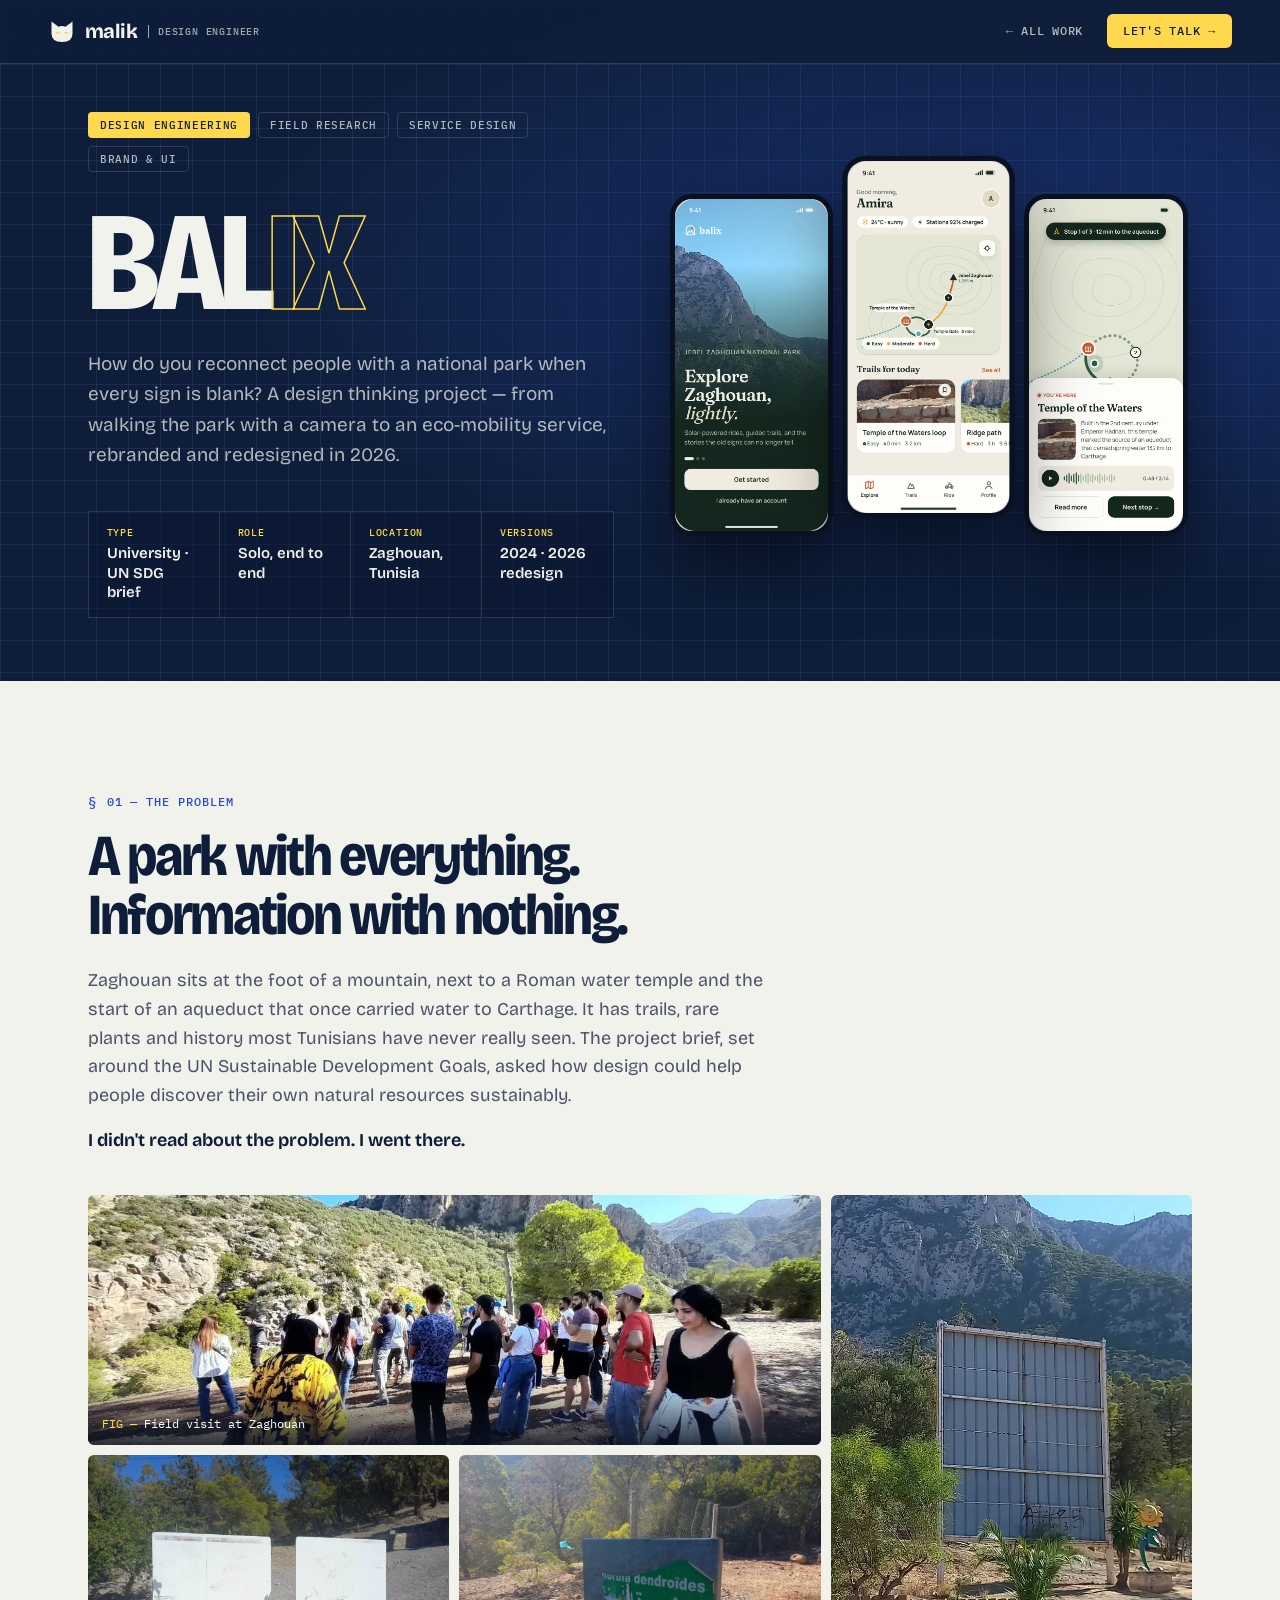
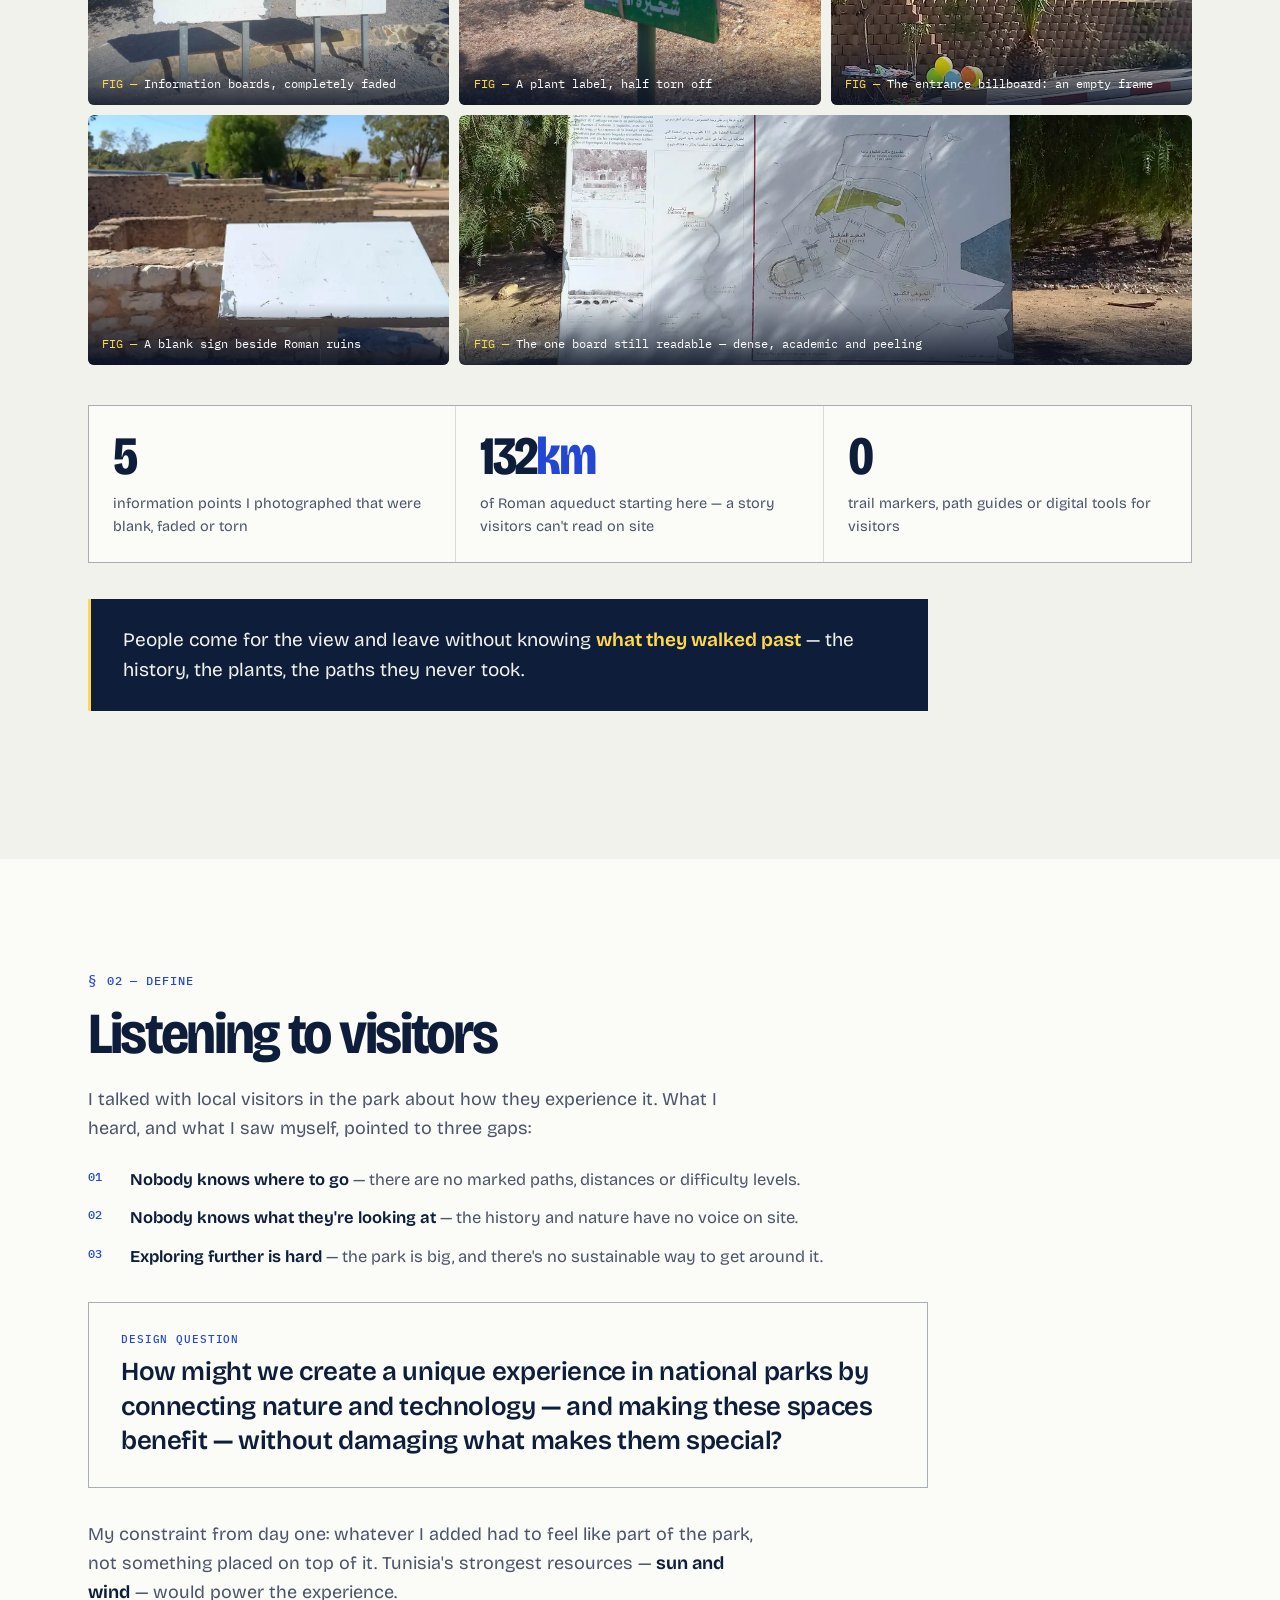
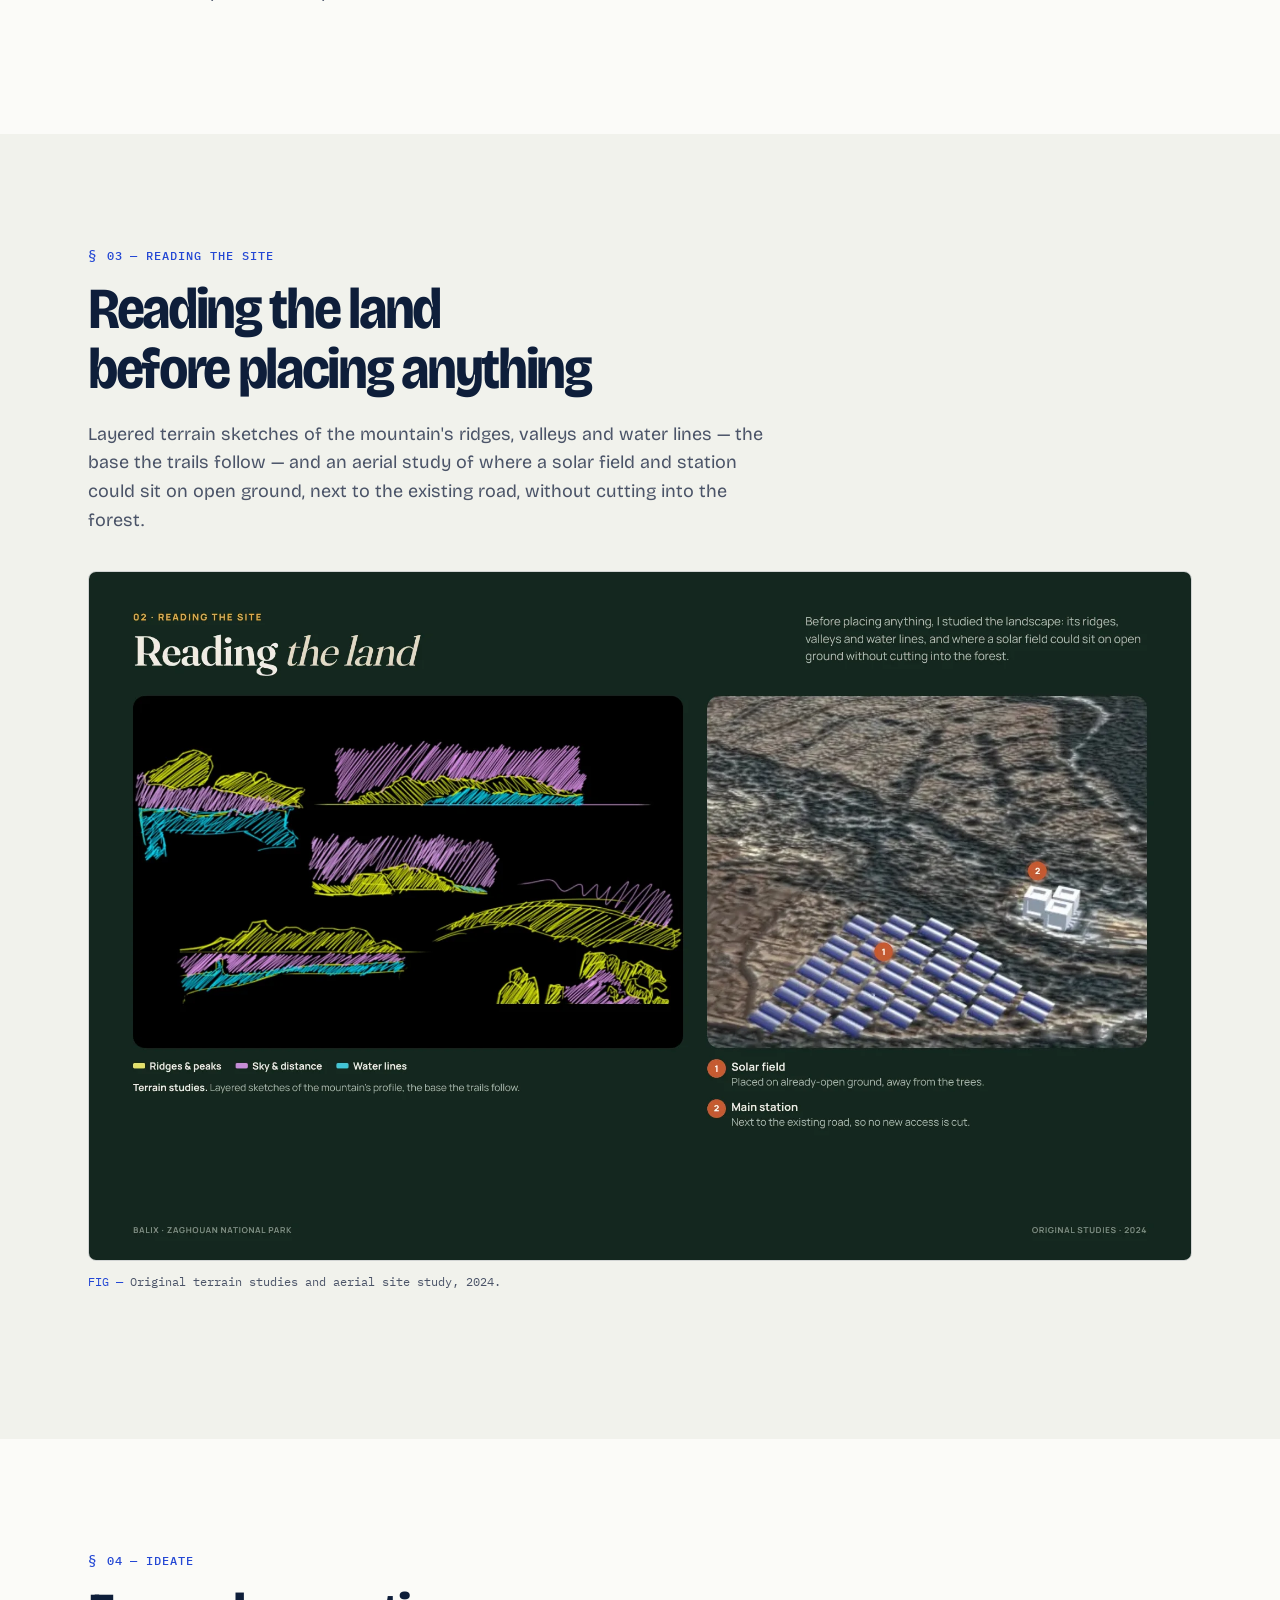
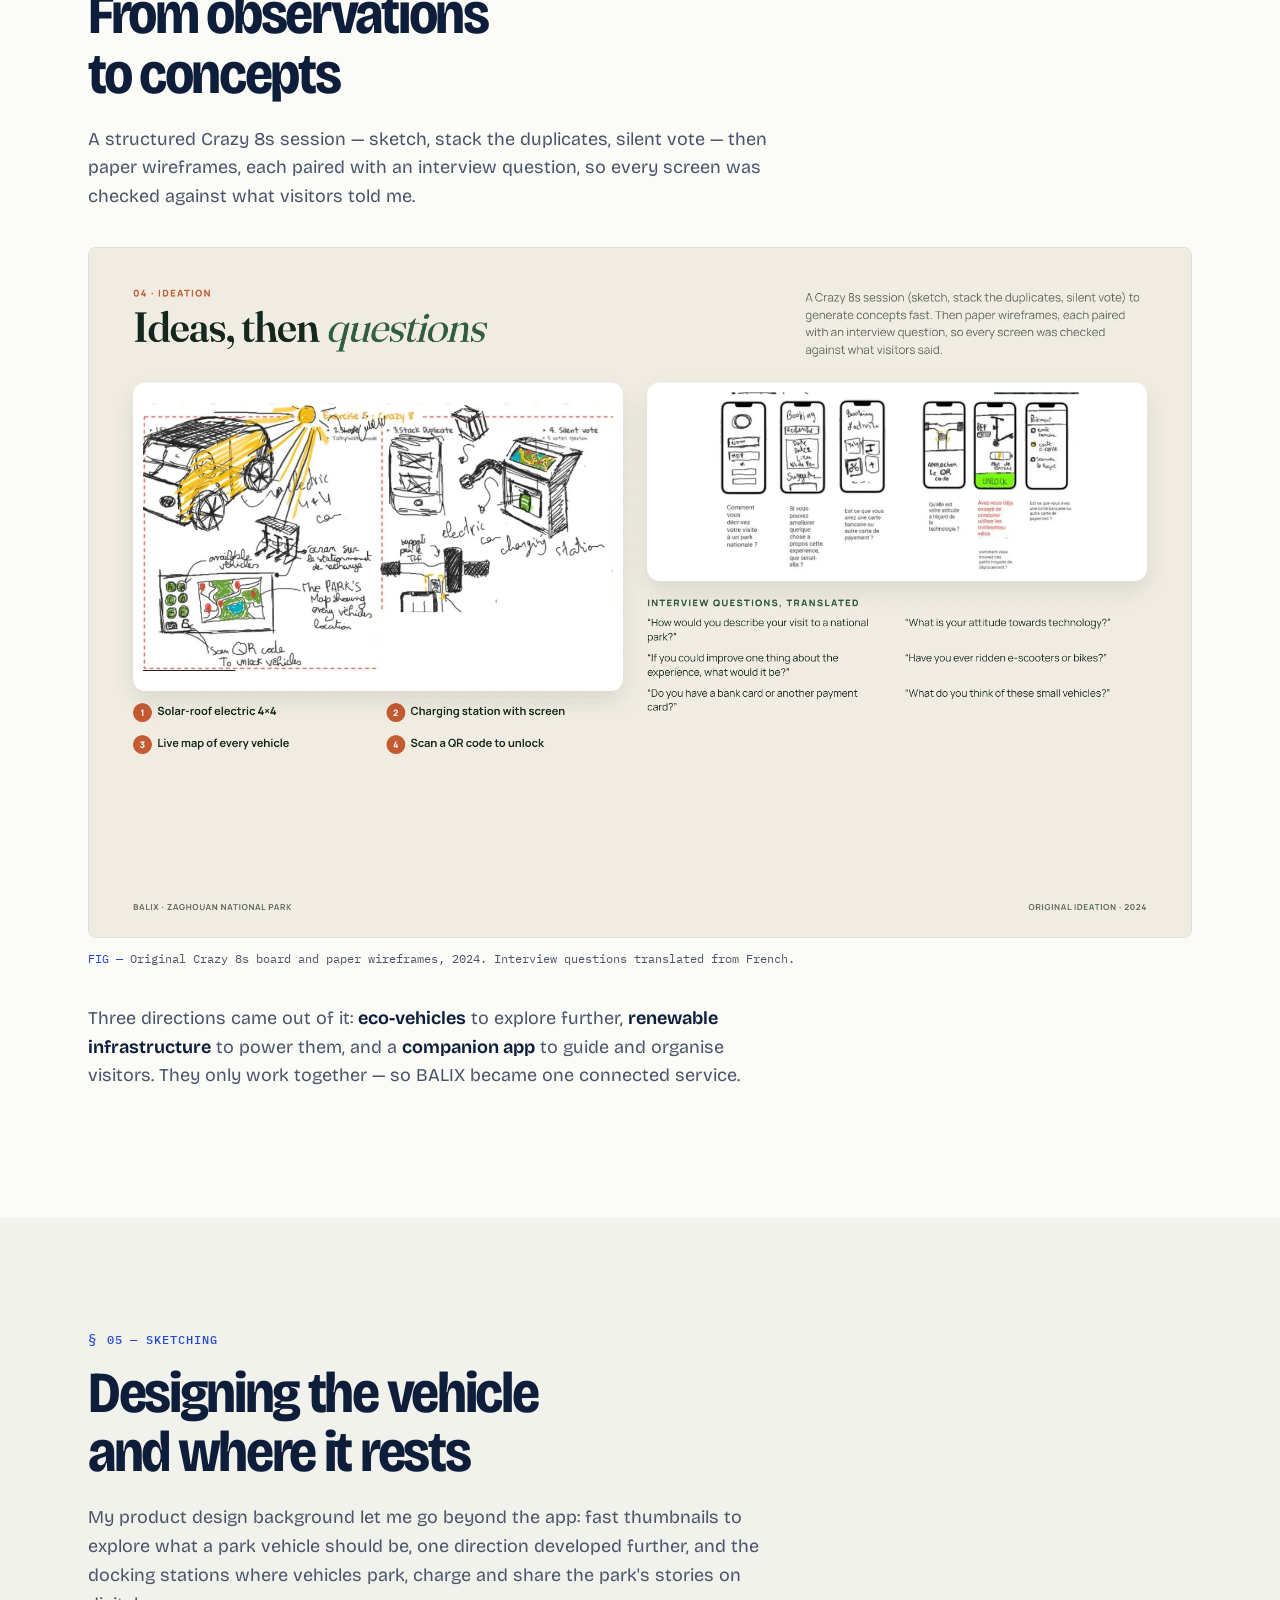
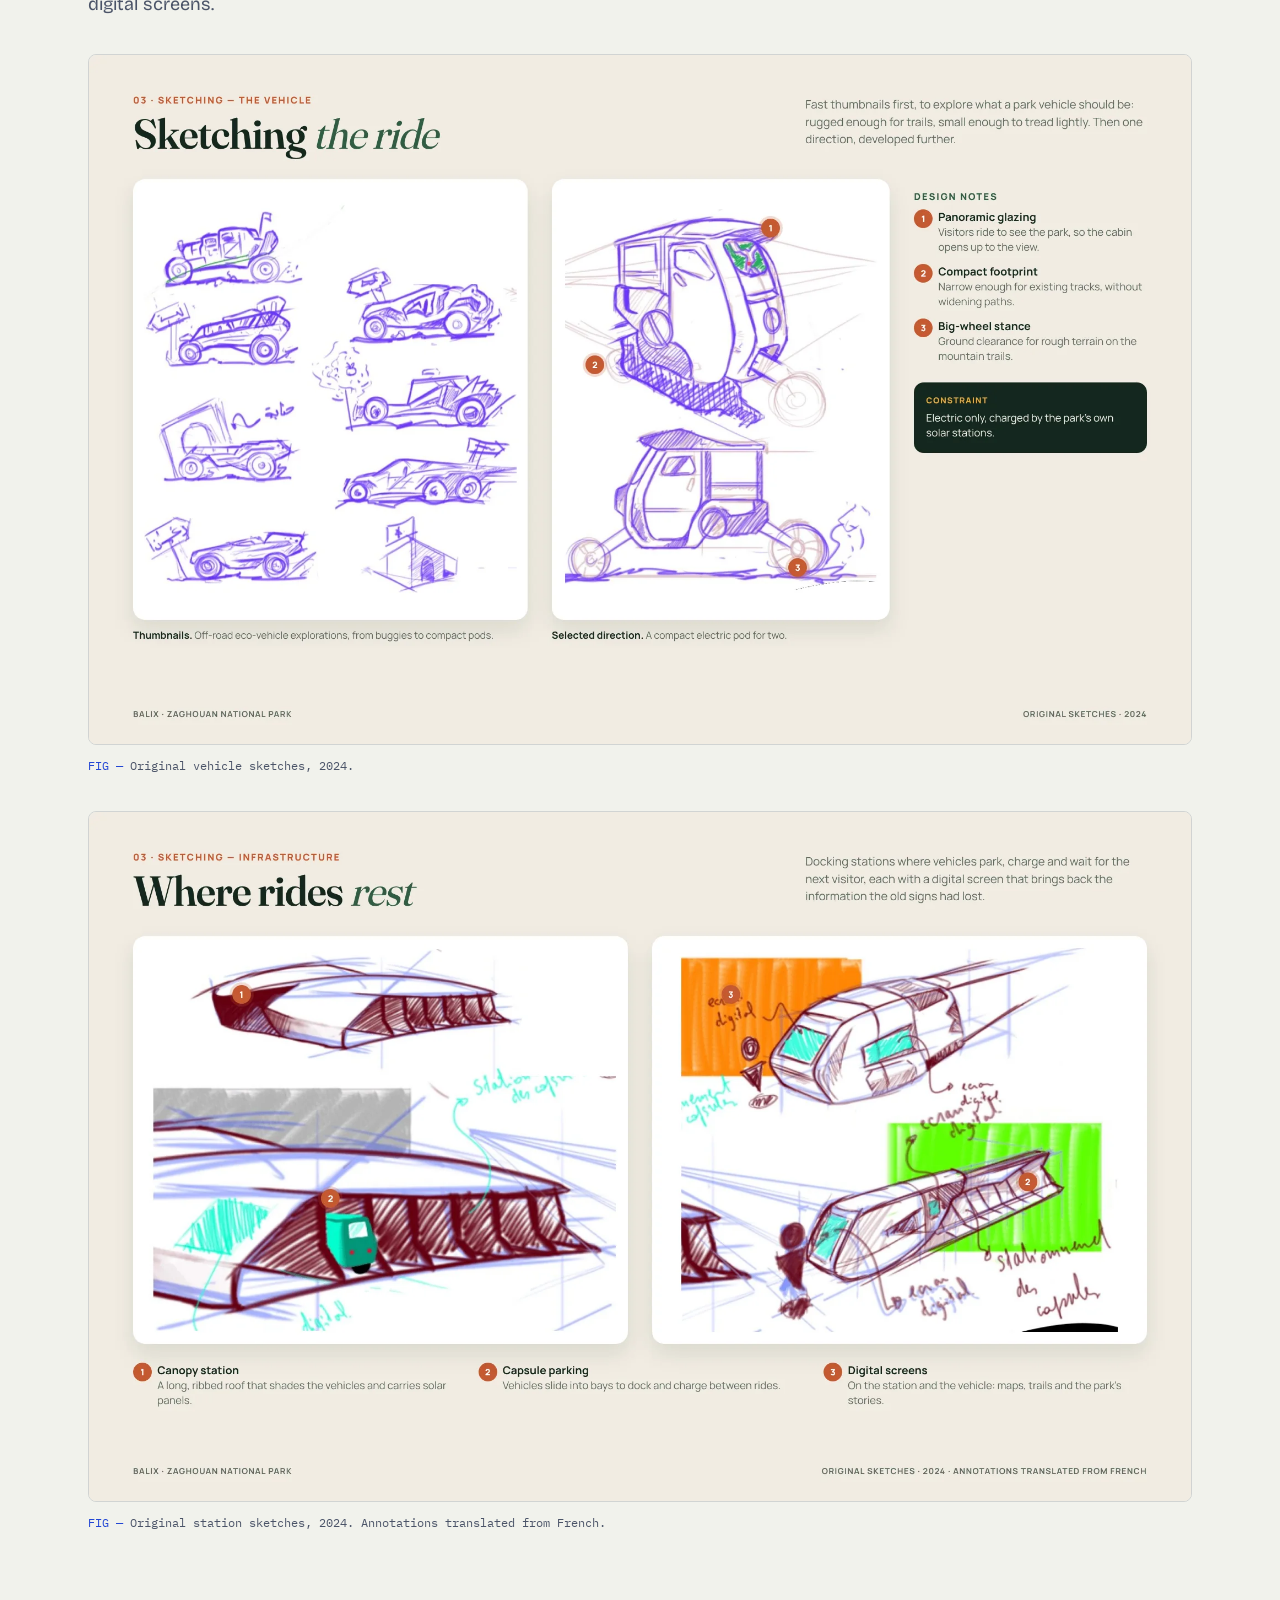
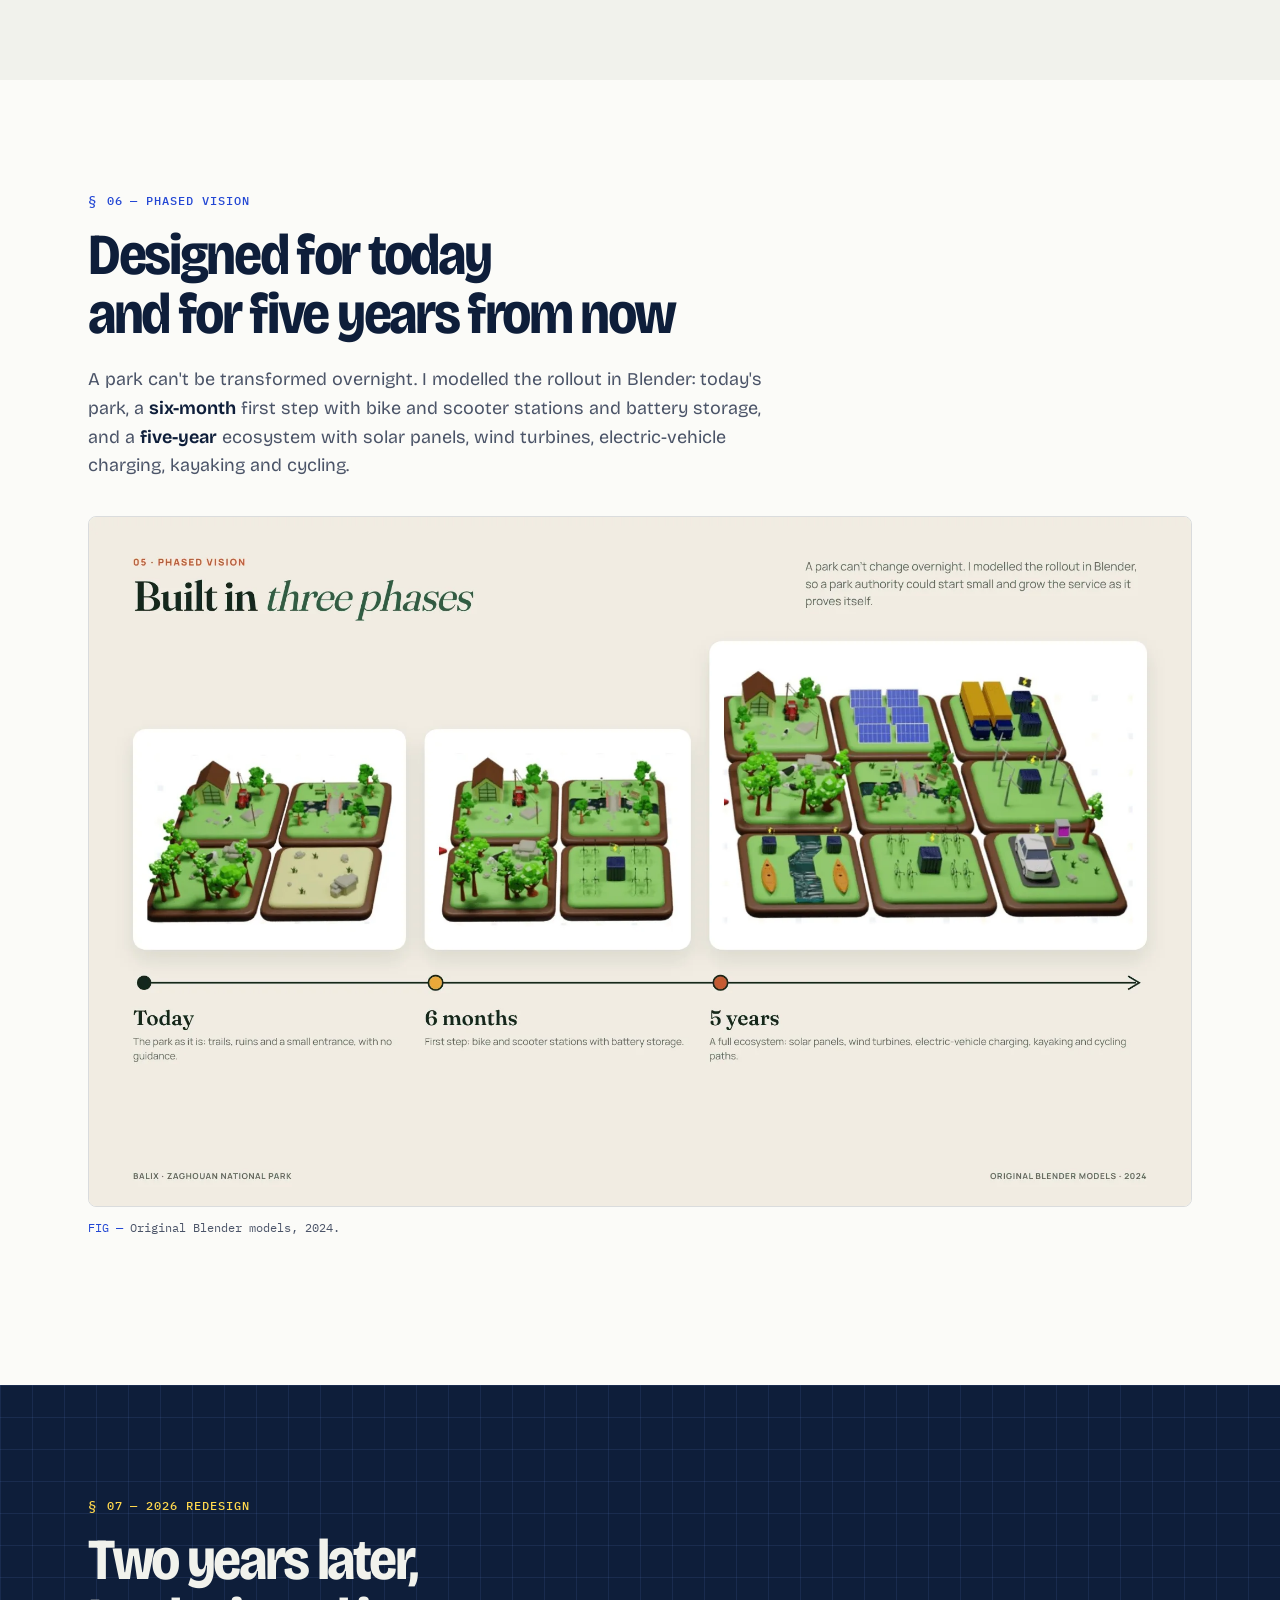
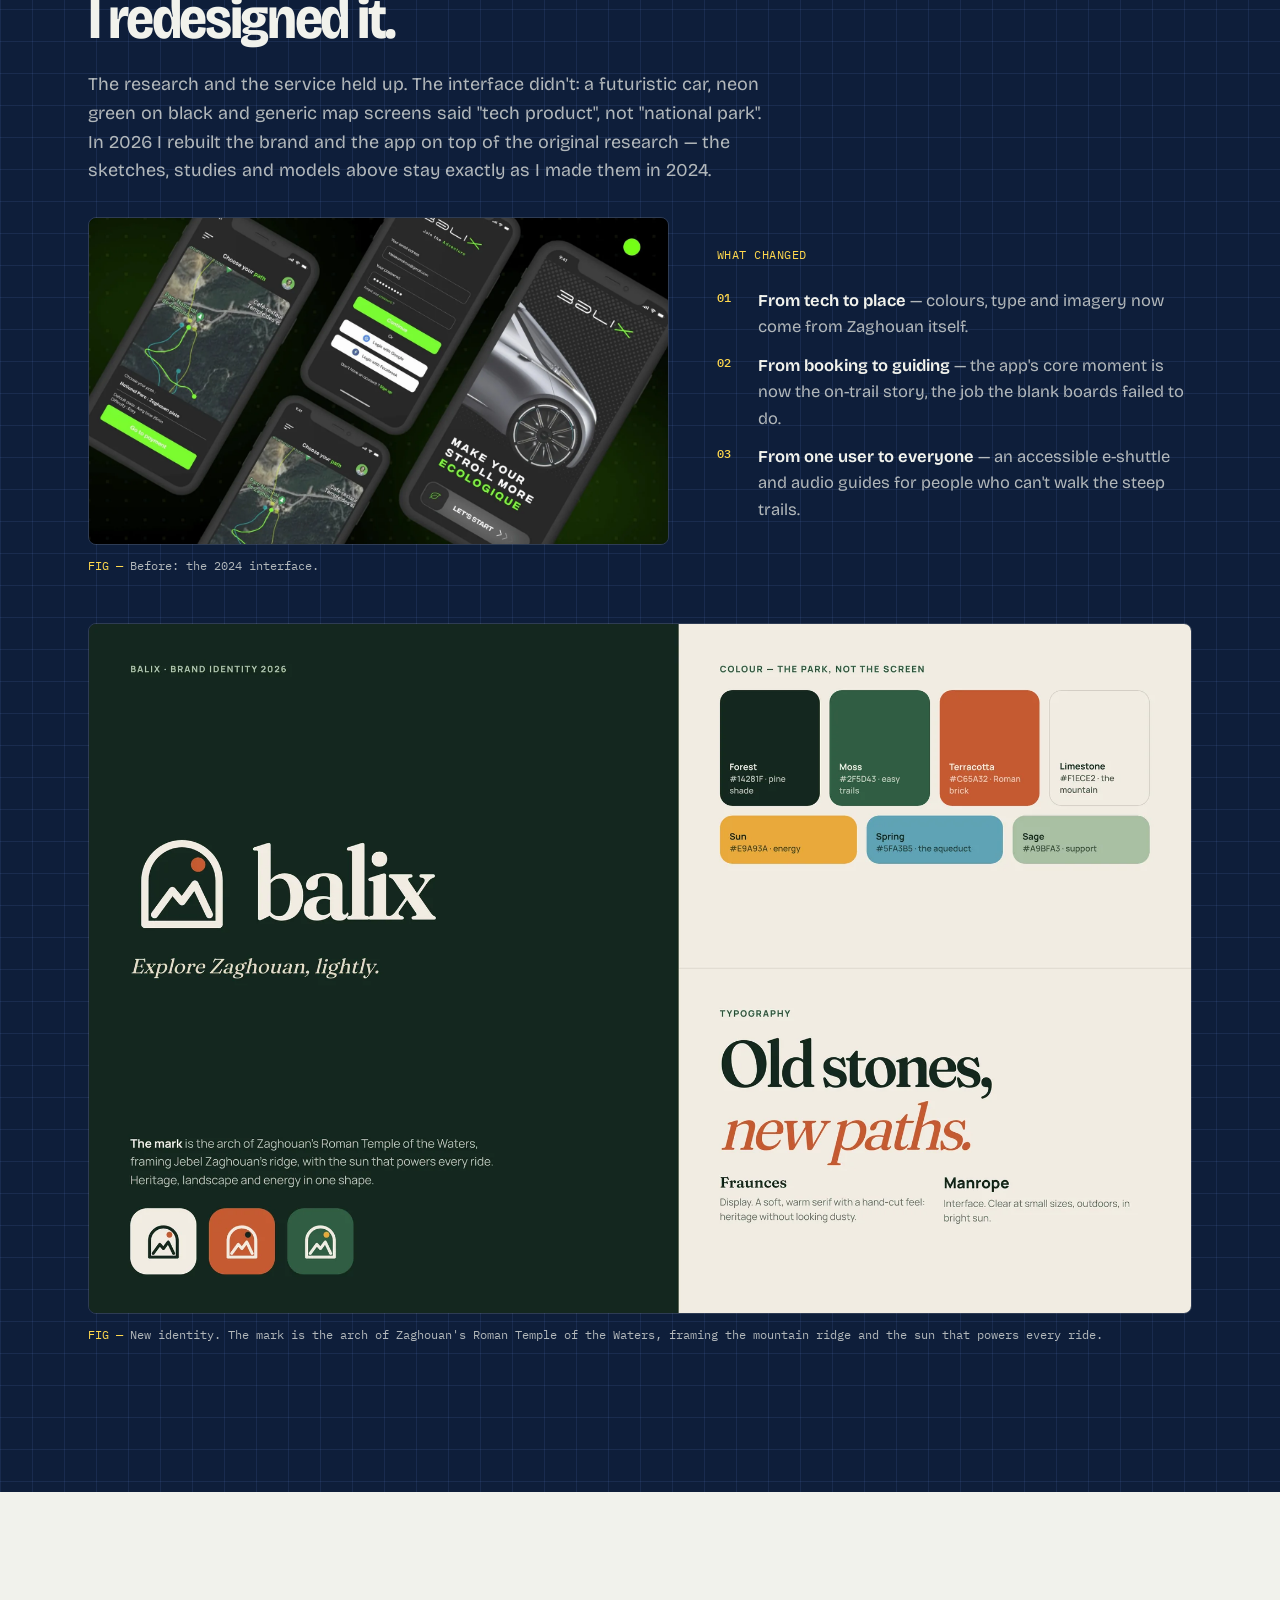
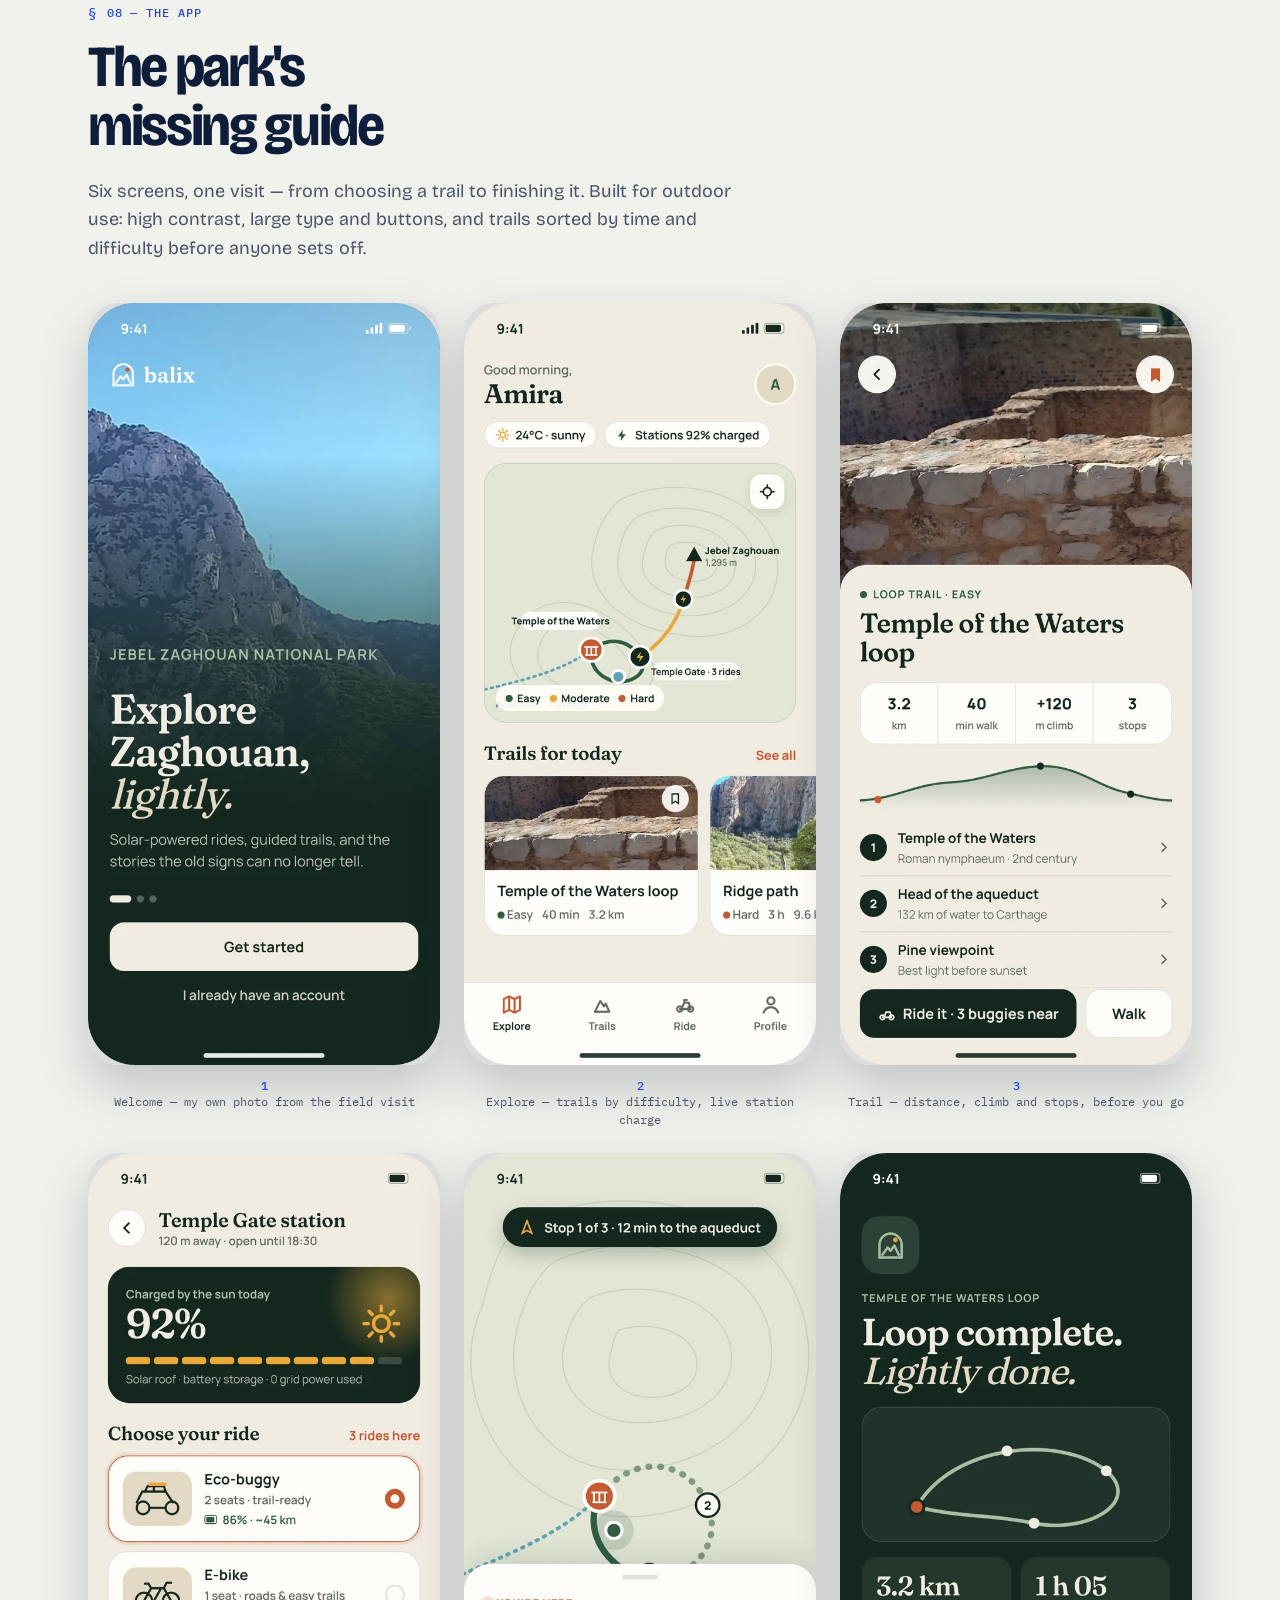
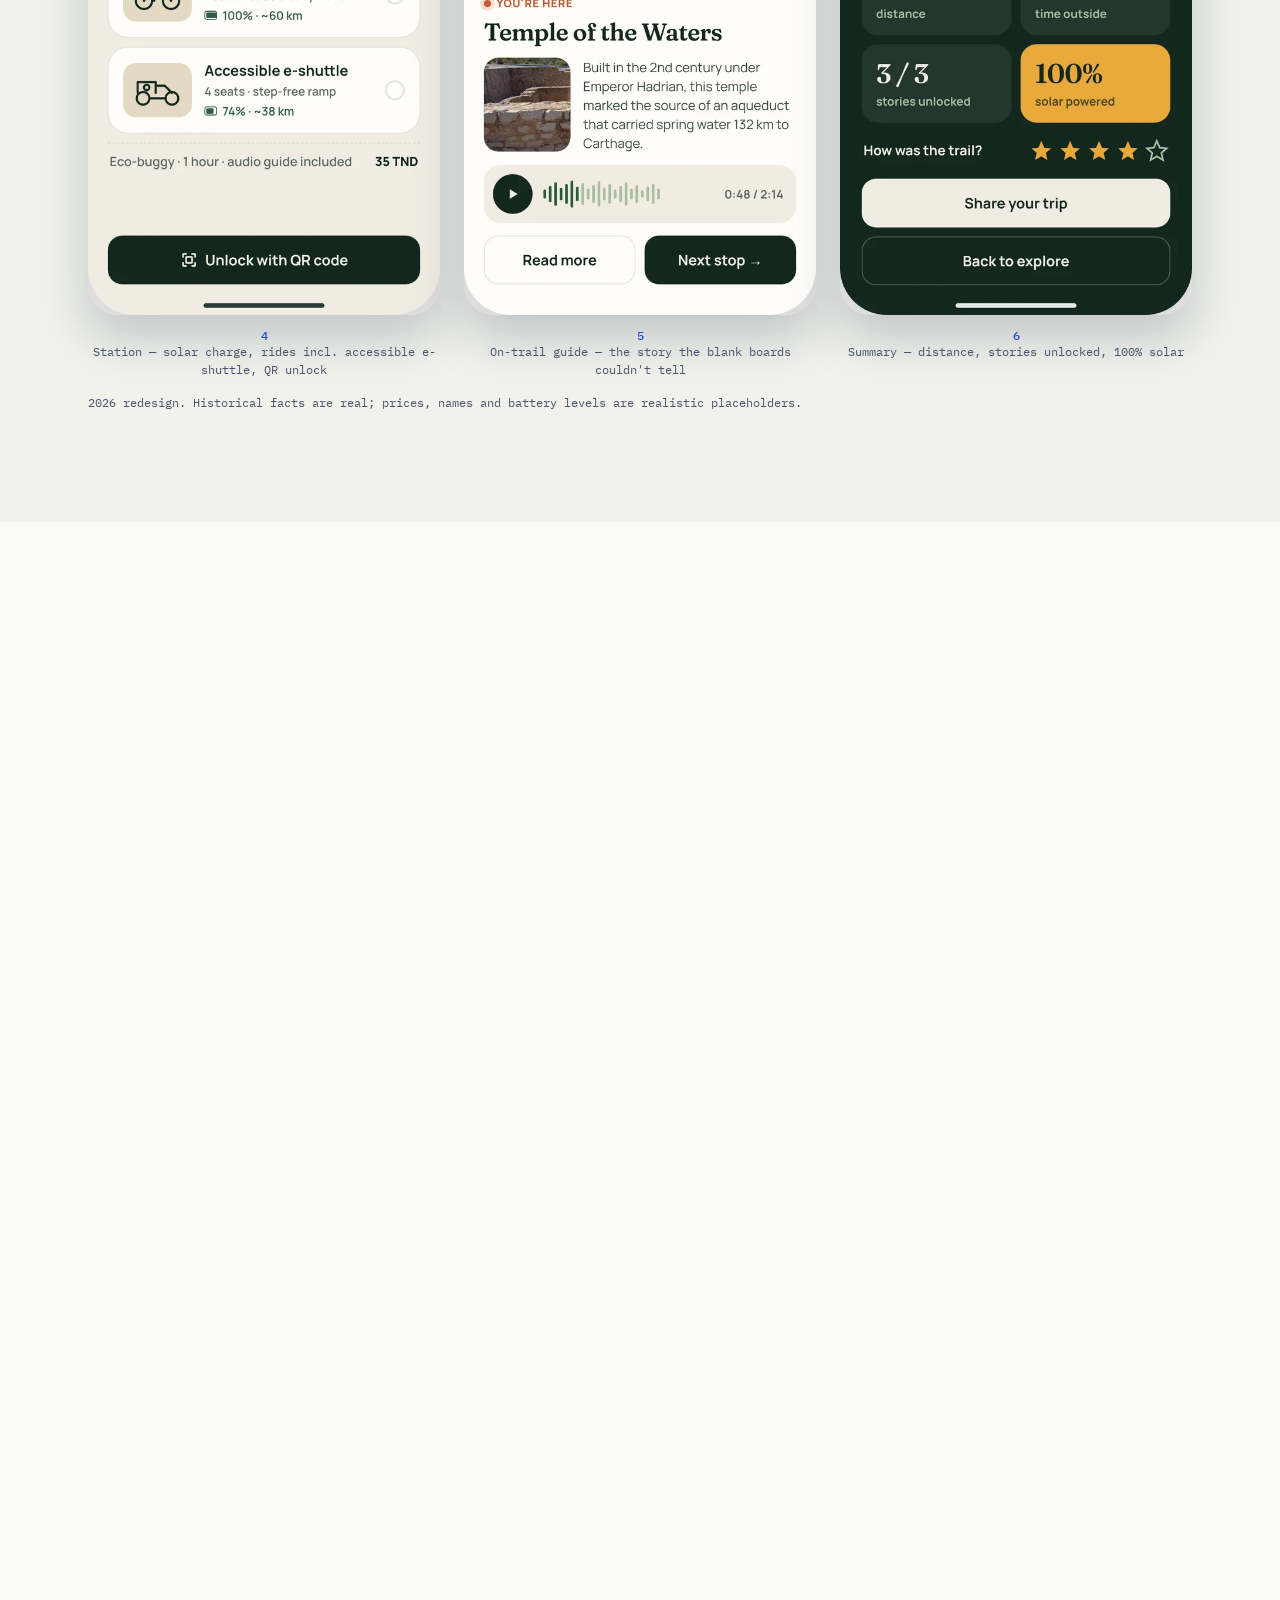
==== commit 1ffac66f: "BALIX: 2026 rebrand and app redesign, re-presented sketches and studies, service blueprint Co-Author" ====
--- a/balix.html
+++ b/balix.html
@@ -4,7 +4,7 @@
 <meta charset="UTF-8">
 <meta name="viewport" content="width=device-width, initial-scale=1.0">
 <title>BALIX — Case Study · Malik Amdrous</title>
-<meta name="description" content="UX case study: field research and service design for an eco-mobility experience at Zaghouan National Park, Tunisia.">
+<meta name="description" content="Case study: field research, service design and a 2026 brand and app redesign for an eco-mobility experience at Zaghouan National Park, Tunisia.">
 <meta property="og:image" content="images/og.jpg">
 <link rel="preload" href="fonts/bricolage.woff2" as="font" type="font/woff2" crossorigin>
 <link rel="icon" href="favicon.svg" type="image/svg+xml">
@@ -27,17 +27,21 @@
   <div class="wrap">
     <div class="cs-hero-grid">
       <div>
-        <div class="cs-tags"><span>Design engineering</span><span>Field research</span><span>Service design</span><span>Industrial design</span></div>
+        <div class="cs-tags"><span>Design engineering</span><span>Field research</span><span>Service design</span><span>Brand &amp; UI</span></div>
         <h1>BAL<span class="outline">IX</span></h1>
-        <p class="sub">How do you reconnect people with a national park when every sign is blank? A design thinking project — from walking the park with a camera to an eco-mobility service and app.</p>
+        <p class="sub">How do you reconnect people with a national park when every sign is blank? A design thinking project — from walking the park with a camera to an eco-mobility service, rebranded and redesigned in 2026.</p>
         <div class="meta">
           <div><small>Type</small><b>University · UN SDG brief</b></div>
           <div><small>Role</small><b>Solo, end to end</b></div>
           <div><small>Location</small><b>Zaghouan, Tunisia</b></div>
-          <div><small>Scope</small><b>Research → service → app</b></div>
+          <div><small>Versions</small><b>2024 · 2026 redesign</b></div>
         </div>
       </div>
-      <img class="hero-shot" src="images/balix/app.webp" alt="BALIX app screens: onboarding, login and path selection on a park map">
+      <div class="hero-phones" aria-hidden="true">
+        <img src="images/balix/screen-1.webp" alt="">
+        <img src="images/balix/screen-2.webp" alt="">
+        <img src="images/balix/screen-5.webp" alt="">
+      </div>
     </div>
   </div>
 </header>
@@ -91,81 +95,101 @@
   </div>
 </section>
 
-<!-- 03 Ideate -->
-<section>
-  <div class="wrap reveal">
-    <div class="eyebrow">03 — Ideate</div>
+<!-- 03 Site -->
+<section>
+  <div class="wrap reveal">
+    <div class="eyebrow">03 — Reading the site</div>
+    <h2 class="h2">Reading the land<br>before placing anything</h2>
+    <p class="lead">Layered terrain sketches of the mountain's ridges, valleys and water lines — the base the trails follow — and an aerial study of where a solar field and station could sit on open ground, next to the existing road, without cutting into the forest.</p>
+    <figure><img src="images/balix/board-site.webp" alt="Board: colour terrain sketches of the mountain, and an aerial view with a solar field and the main station placed on open ground" loading="lazy"><figcaption>Original terrain studies and aerial site study, 2024.</figcaption></figure>
+  </div>
+</section>
+
+<!-- 04 Ideate -->
+<section class="bg-white">
+  <div class="wrap reveal">
+    <div class="eyebrow">04 — Ideate</div>
     <h2 class="h2">From observations<br>to concepts</h2>
-    <p class="lead">I ran a structured ideation session — Crazy 8s, stacking duplicates and a silent vote — and drew interview questions straight onto paper wireframes, so ideas stayed tied to what visitors told me.</p>
-    <figure>
-      <img src="images/balix/brainstorm.webp" alt="Brainstorming board: solar electric 4x4, charging station with screen, park map of vehicles, QR unlock and paper wireframes" loading="lazy">
-      <figcaption>Ideation: a solar-roof electric 4×4, a charging station with a park map, QR codes to unlock vehicles, and paper wireframes for booking and payment.</figcaption>
-    </figure>
-    <p class="lead">Three directions came out of it: <strong>eco-vehicles</strong> to explore further, <strong>renewable infrastructure</strong> to power them, and a <strong>companion app</strong> to guide and organise visitors. I decided they only work together — so BALIX became one connected service.</p>
-  </div>
-</section>
-
-<!-- 04 Sketching -->
-<section class="bg-white">
-  <div class="wrap reveal">
-    <div class="eyebrow">04 — Sketching</div>
-    <h2 class="h2">Designing the vehicle,<br>the space and the screens</h2>
-    <p class="lead">My product design background let me go beyond the app: I sketched the vehicles visitors would ride, the stations where they dock and charge, and the landscape they move through.</p>
-    <div class="sketch-grid">
-      <figure><img src="images/balix/sketch-vehicles.webp" alt="Sketches of off-road eco-vehicles and small pods" loading="lazy"><figcaption>Off-road eco-vehicle concepts.</figcaption></figure>
-      <figure><img src="images/balix/sketch-capsules.webp" alt="Sketches of capsule vehicles with digital screens and docking stations" loading="lazy"><figcaption>Capsule docking stations with digital screens.</figcaption></figure>
-      <figure class="full"><img src="images/balix/sketch-landscape.webp" alt="Coloured sketches of the park's mountain and terrain layers" loading="lazy"><figcaption>Reading the landscape: the mountain, terrain and water layers that the paths follow.</figcaption></figure>
-    </div>
-  </div>
-</section>
-
-<!-- 05 Vision -->
-<section>
-  <div class="wrap reveal">
-    <div class="eyebrow">05 — Phased vision</div>
+    <p class="lead">A structured Crazy 8s session — sketch, stack the duplicates, silent vote — then paper wireframes, each paired with an interview question, so every screen was checked against what visitors told me.</p>
+    <figure><img src="images/balix/board-ideation.webp" alt="Board: Crazy 8s sketches of a solar-roof electric 4x4, a charging station with screen, a live vehicle map and QR unlock, next to paper wireframes and translated interview questions" loading="lazy"><figcaption>Original Crazy 8s board and paper wireframes, 2024. Interview questions translated from French.</figcaption></figure>
+    <p class="lead">Three directions came out of it: <strong>eco-vehicles</strong> to explore further, <strong>renewable infrastructure</strong> to power them, and a <strong>companion app</strong> to guide and organise visitors. They only work together — so BALIX became one connected service.</p>
+  </div>
+</section>
+
+<!-- 05 Sketching -->
+<section>
+  <div class="wrap reveal">
+    <div class="eyebrow">05 — Sketching</div>
+    <h2 class="h2">Designing the vehicle<br>and where it rests</h2>
+    <p class="lead">My product design background let me go beyond the app: fast thumbnails to explore what a park vehicle should be, one direction developed further, and the docking stations where vehicles park, charge and share the park's stories on digital screens.</p>
+    <figure><img src="images/balix/board-sketch-vehicle.webp" alt="Board: thumbnail sketches of off-road eco-vehicles and a developed compact electric pod with design notes" loading="lazy"><figcaption>Original vehicle sketches, 2024.</figcaption></figure>
+    <figure><img src="images/balix/board-sketch-stations.webp" alt="Board: sketches of a ribbed canopy station and capsule parking bays with digital screens" loading="lazy"><figcaption>Original station sketches, 2024. Annotations translated from French.</figcaption></figure>
+  </div>
+</section>
+
+<!-- 06 Phases -->
+<section class="bg-white">
+  <div class="wrap reveal">
+    <div class="eyebrow">06 — Phased vision</div>
     <h2 class="h2">Designed for today<br>and for five years from now</h2>
-    <p class="lead">A park can't be transformed overnight. I modelled the rollout in Blender in three stages: today's park, a <strong>six-month</strong> first step with bike and scooter stations and battery storage, and a <strong>five-year</strong> ecosystem with solar panels, wind turbines, electric-vehicle charging, kayaking and cycling.</p>
-    <figure>
-      <img src="images/balix/ideation.webp" alt="Three-stage 3D model of the park: today, six months and five years with solar, wind, bikes, kayaks and EV charging" loading="lazy">
-      <figcaption>Day 0 → 6 months → 5 years, modelled in Blender.</figcaption>
-    </figure>
-  </div>
-</section>
-
-<!-- 06 App -->
-<section class="bg-black on-dark">
-  <div class="wrap reveal">
-    <div class="eyebrow">06 — The app</div>
-    <h2 class="h2">BALIX — the park's<br>missing guide</h2>
-    <p class="lead">The app is the layer that replaces the blank boards. It welcomes visitors with the service's promise, lets them sign in quickly, and organises the park into <strong>paths on a real map</strong> — each with an average time and difficulty — before they book.</p>
-    <figure>
-      <img src="images/balix/app.webp" alt="BALIX app: onboarding 'Make your stroll more ecological', login, and choose-your-path map of Zaghouan with difficulty and average time" loading="lazy">
-      <figcaption>Onboarding, login, and path selection — e.g. "Zaghouan trail · avg. 25 min · easy".</figcaption>
-    </figure>
-    <p class="lead">From ideation, the wider service also includes a live map of available vehicles at each station and QR-code unlocking — designed as concepts for the next iteration.</p>
-  </div>
-</section>
-
-<!-- System map -->
+    <p class="lead">A park can't be transformed overnight. I modelled the rollout in Blender: today's park, a <strong>six-month</strong> first step with bike and scooter stations and battery storage, and a <strong>five-year</strong> ecosystem with solar panels, wind turbines, electric-vehicle charging, kayaking and cycling.</p>
+    <figure><img src="images/balix/board-phases.webp" alt="Board: three Blender models of the park on a timeline — today, six months, five years" loading="lazy"><figcaption>Original Blender models, 2024.</figcaption></figure>
+  </div>
+</section>
+
+<!-- 07 Redesign: brand -->
 <section class="blueprint on-dark">
   <div class="wrap reveal">
-    <div class="eyebrow">07 — System map</div>
-    <h2 class="h2">One service,<br>four layers.</h2>
-    <p class="lead">BALIX isn’t an app with a park around it. It’s energy, infrastructure, vehicles and a digital guide that only work together — designed so a park authority can build it in phases.</p>
-    <div class="sysmap" style="--sm-cols:4">
-      <div class="sm-col"><small>Energy</small><div class="sm-node key"><b>Sun</b><span>Solar panels on stations and vehicles</span></div><div class="sm-node future"><b>Wind</b><span>Turbines in the five-year phase</span></div></div>
-      <div class="sm-col"><small>Infrastructure</small><div class="sm-node"><b>Battery storage</b><span>Part of the six-month first step</span></div><div class="sm-node key"><b>Charging &amp; docking stations</b><span>With screens and a park map</span></div></div>
-      <div class="sm-col"><small>Mobility</small><div class="sm-node"><b>Bikes &amp; scooters</b><span>Six-month first step</span></div><div class="sm-node key"><b>Electric eco-vehicles</b><span>Explore beyond the entrance</span></div><div class="sm-node future"><b>Kayaks &amp; cycling paths</b><span>Five-year phase</span></div></div>
-      <div class="sm-col"><small>Digital · Visitor</small><div class="sm-node key"><b>BALIX app</b><span>Paths by average time and difficulty</span></div><div class="sm-node future"><b>Vehicle map &amp; QR unlock</b><span>Concept for the next iteration</span></div><div class="sm-node"><b>Park authority</b><span>A rollout it can start on</span></div></div>
-    </div>
-    <div class="sm-legend"><span><i></i>Designed</span><span><i class="k"></i>Key decision</span><span><i class="f"></i>Roadmap</span></div>
+    <div class="eyebrow">07 — 2026 redesign</div>
+    <h2 class="h2">Two years later,<br>I redesigned it.</h2>
+    <p class="lead">The research and the service held up. The interface didn't: a futuristic car, neon green on black and generic map screens said "tech product", not "national park". In 2026 I rebuilt the brand and the app on top of the original research — the sketches, studies and models above stay exactly as I made them in 2024.</p>
+    <div class="compare-before">
+      <figure><img src="images/balix/app-2024.webp" alt="The original 2024 BALIX app: dark screens with neon green accents and a car photo" loading="lazy"><figcaption>Before: the 2024 interface.</figcaption></figure>
+      <div class="cb-notes">
+        <p class="mono" style="color:var(--butter)">What changed</p>
+        <ul class="check-list">
+          <li><strong>From tech to place</strong> — colours, type and imagery now come from Zaghouan itself.</li>
+          <li><strong>From booking to guiding</strong> — the app's core moment is now the on-trail story, the job the blank boards failed to do.</li>
+          <li><strong>From one user to everyone</strong> — an accessible e-shuttle and audio guides for people who can't walk the steep trails.</li>
+        </ul>
+      </div>
+    </div>
+    <figure style="margin-top:3rem"><img src="images/balix/brand.webp" alt="BALIX brand board: an arch logo based on the Roman Temple of the Waters framing the mountain and sun, park-inspired colours, and Fraunces and Manrope typography" loading="lazy"><figcaption>New identity. The mark is the arch of Zaghouan's Roman Temple of the Waters, framing the mountain ridge and the sun that powers every ride.</figcaption></figure>
+  </div>
+</section>
+
+<!-- 08 The app -->
+<section>
+  <div class="wrap reveal">
+    <div class="eyebrow">08 — The app</div>
+    <h2 class="h2">The park's<br>missing guide</h2>
+    <p class="lead">Six screens, one visit — from choosing a trail to finishing it. Built for outdoor use: high contrast, large type and buttons, and trails sorted by time and difficulty before anyone sets off.</p>
+    <div class="phones" style="--cols:3">
+      <figure class="phone"><div class="frame bare"><img src="images/balix/screen-1.webp" alt="Welcome screen with a photo of Jebel Zaghouan and the line 'Explore Zaghouan, lightly.'" loading="lazy"></div><figcaption><b>1</b>Welcome — my own photo from the field visit</figcaption></figure>
+      <figure class="phone"><div class="frame bare"><img src="images/balix/screen-2.webp" alt="Explore screen: park map with trails coloured by difficulty, station charge, and trail cards" loading="lazy"></div><figcaption><b>2</b>Explore — trails by difficulty, live station charge</figcaption></figure>
+      <figure class="phone"><div class="frame bare"><img src="images/balix/screen-3.webp" alt="Trail detail: distance, time, climb, elevation profile and three stops" loading="lazy"></div><figcaption><b>3</b>Trail — distance, climb and stops, before you go</figcaption></figure>
+      <figure class="phone"><div class="frame bare"><img src="images/balix/screen-4.webp" alt="Station screen: 92% solar charge and three rides including an accessible e-shuttle" loading="lazy"></div><figcaption><b>4</b>Station — solar charge, rides incl. accessible e-shuttle, QR unlock</figcaption></figure>
+      <figure class="phone"><div class="frame bare"><img src="images/balix/screen-5.webp" alt="On-trail guide: 'You're here — Temple of the Waters' with its history and an audio guide" loading="lazy"></div><figcaption><b>5</b>On-trail guide — the story the blank boards couldn't tell</figcaption></figure>
+      <figure class="phone"><div class="frame bare"><img src="images/balix/screen-6.webp" alt="Trip summary: 3.2 km, three stories unlocked, 100% solar powered" loading="lazy"></div><figcaption><b>6</b>Summary — distance, stories unlocked, 100% solar</figcaption></figure>
+    </div>
+    <p class="source">2026 redesign. Historical facts are real; prices, names and battery levels are realistic placeholders.</p>
+  </div>
+</section>
+
+<!-- 09 Blueprint -->
+<section class="bg-white">
+  <div class="wrap reveal">
+    <div class="eyebrow">09 — Service blueprint</div>
+    <h2 class="h2">One visit,<br>end to end.</h2>
+    <p class="lead">BALIX isn't an app with a park around it. This blueprint maps the five steps of a visit across what the visitor does, the app, the stations and vehicles, and the energy and data behind them — the parts a park authority would actually have to build.</p>
+    <figure><img src="images/balix/board-blueprint.webp" alt="Service blueprint: Plan, Arrive, Unlock, Explore, Return across visitor, app, station and vehicle, and backstage lanes" loading="lazy"><figcaption>Service blueprint, 2026 redesign.</figcaption></figure>
   </div>
 </section>
 
 <!-- 07 Decisions -->
 <section class="bg-deep on-dark">
   <div class="wrap reveal">
-    <div class="eyebrow">08 — Design decisions</div>
+    <div class="eyebrow">10 — Design decisions</div>
     <h2 class="h2">The thinking behind<br>the choices</h2>
     <div class="acc">
       <details>
@@ -181,6 +205,14 @@
         <div class="ans">The top frustration on site was not knowing where to go or what to expect. Showing each path on the real map with its average duration and difficulty answers both before people set off — the job the faded boards were supposed to do.</div>
       </details>
       <details>
+        <summary>Why redesign it two years later?</summary>
+        <div class="ans">The research still held up; the interface didn't. The 2024 version looked like a tech product — neon on black, a sports car — when the whole point was to feel part of the park. Redesigning it on top of the same research let me show how my thinking has grown, while keeping the original process honest and visible.</div>
+      </details>
+      <details>
+        <summary>Why make the on-trail guide the core screen?</summary>
+        <div class="ans">The field visit showed that the problem wasn't getting into the park — it was understanding it once inside. Audio and written stories at each stop do the job the faded boards were meant to do, without adding a single new sign to the landscape.</div>
+      </details>
+      <details>
         <summary>Why a phased plan?</summary>
         <div class="ans">A full transformation isn't realistic in one step, financially or ecologically. Showing what can happen in six months — and where it leads in five years — makes the proposal something a park authority could actually start on.</div>
       </details>
@@ -191,16 +223,16 @@
 <!-- 08 Reflection -->
 <section>
   <div class="wrap reveal">
-    <div class="eyebrow">09 — Reflection</div>
+    <div class="eyebrow">11 — Reflection</div>
     <h2 class="h2">What I learned</h2>
     <div class="learn-grid">
       <div class="learn"><div class="ic">🌿</div><h4>Research starts outside</h4><p>The most valuable hours were spent walking the park with a camera. Being physically there showed me problems no desk research would have surfaced.</p></div>
       <div class="learn"><div class="ic">🔗</div><h4>Systems over screens</h4><p>BALIX only made sense as a service: vehicle, energy, stations and app working together.</p></div>
       <div class="learn"><div class="ic">🌱</div><h4>Sustainability as a constraint</h4><p>Making it a rule, not a feature, led to better and more honest decisions throughout.</p></div>
-      <div class="learn"><div class="ic">➡️</div><h4>Next time</h4><p>I'd test the path-selection flow with visitors on site and take the QR unlock and vehicle map from concept to tested screens.</p></div>
+      <div class="learn"><div class="ic">➡️</div><h4>Next time</h4><p>I'd test the redesigned flow with visitors on site — especially the on-trail guide and the accessible shuttle booking — and measure whether people visit more of the park.</p></div>
     </div>
     <h3 class="h2" style="font-size:22px;margin-top:3rem">Tools &amp; methods</h3>
-    <div class="tools"><span>Field research</span><span>Visitor interviews</span><span>Crazy 8s</span><span>Sketching</span><span>Blender</span><span>Figma</span><span>Illustrator</span><span>Photoshop</span></div>
+    <div class="tools"><span>Field research</span><span>Visitor interviews</span><span>Crazy 8s</span><span>Sketching</span><span>Blender</span><span>Service blueprinting</span><span>Brand identity</span><span>Figma</span><span>Illustrator</span><span>Photoshop</span></div>
   </div>
 </section>
 
--- a/styles.css
+++ b/styles.css
@@ -193,6 +193,12 @@
 .phone figcaption b { display: block; font: 500 12px var(--font-mono); color: var(--accent); }
 .on-dark .phone figcaption b { color: var(--butter); }
 .scroll-hint { opacity: .7; }
+.phone .frame.bare { border: 0; background: transparent; box-shadow: 0 22px 50px rgba(14,30,58,.22); border-radius: 30px; overflow: hidden; aspect-ratio: auto; }
+.compare-before { display: grid; grid-template-columns: 1.1fr .9fr; gap: clamp(1.5rem, 4vw, 3rem); align-items: center; margin-top: 2rem; }
+.compare-before figure { margin: 0; }
+.compare-before .check-list li { color: var(--paper-dim); }
+.compare-before .check-list li strong { color: var(--paper); }
+.compare-before .check-list li::before { color: var(--butter); }
 
 .compare { display: grid; grid-template-columns: 1fr 1fr; gap: clamp(1rem, 3vw, 2rem); margin-top: 2.5rem; }
 .compare-col { padding: clamp(1.25rem, 2.5vw, 2rem); border: 1px solid var(--line-strong); }
@@ -278,7 +284,7 @@
 @media (max-width: 960px) {
   .cs-hero-grid, .split { grid-template-columns: 1fr; }
   .hero-phones { max-width: 460px; margin: 0 auto; }
-  .compare, .bench { grid-template-columns: 1fr; }
+  .compare, .bench, .compare-before { grid-template-columns: 1fr; }
   .bench-card { border-right: 0; border-bottom: 1px solid var(--line); }
   .sysmap { grid-template-columns: 1fr 1fr; }
   .sm-col:nth-child(2n) { border-right: 0; }
